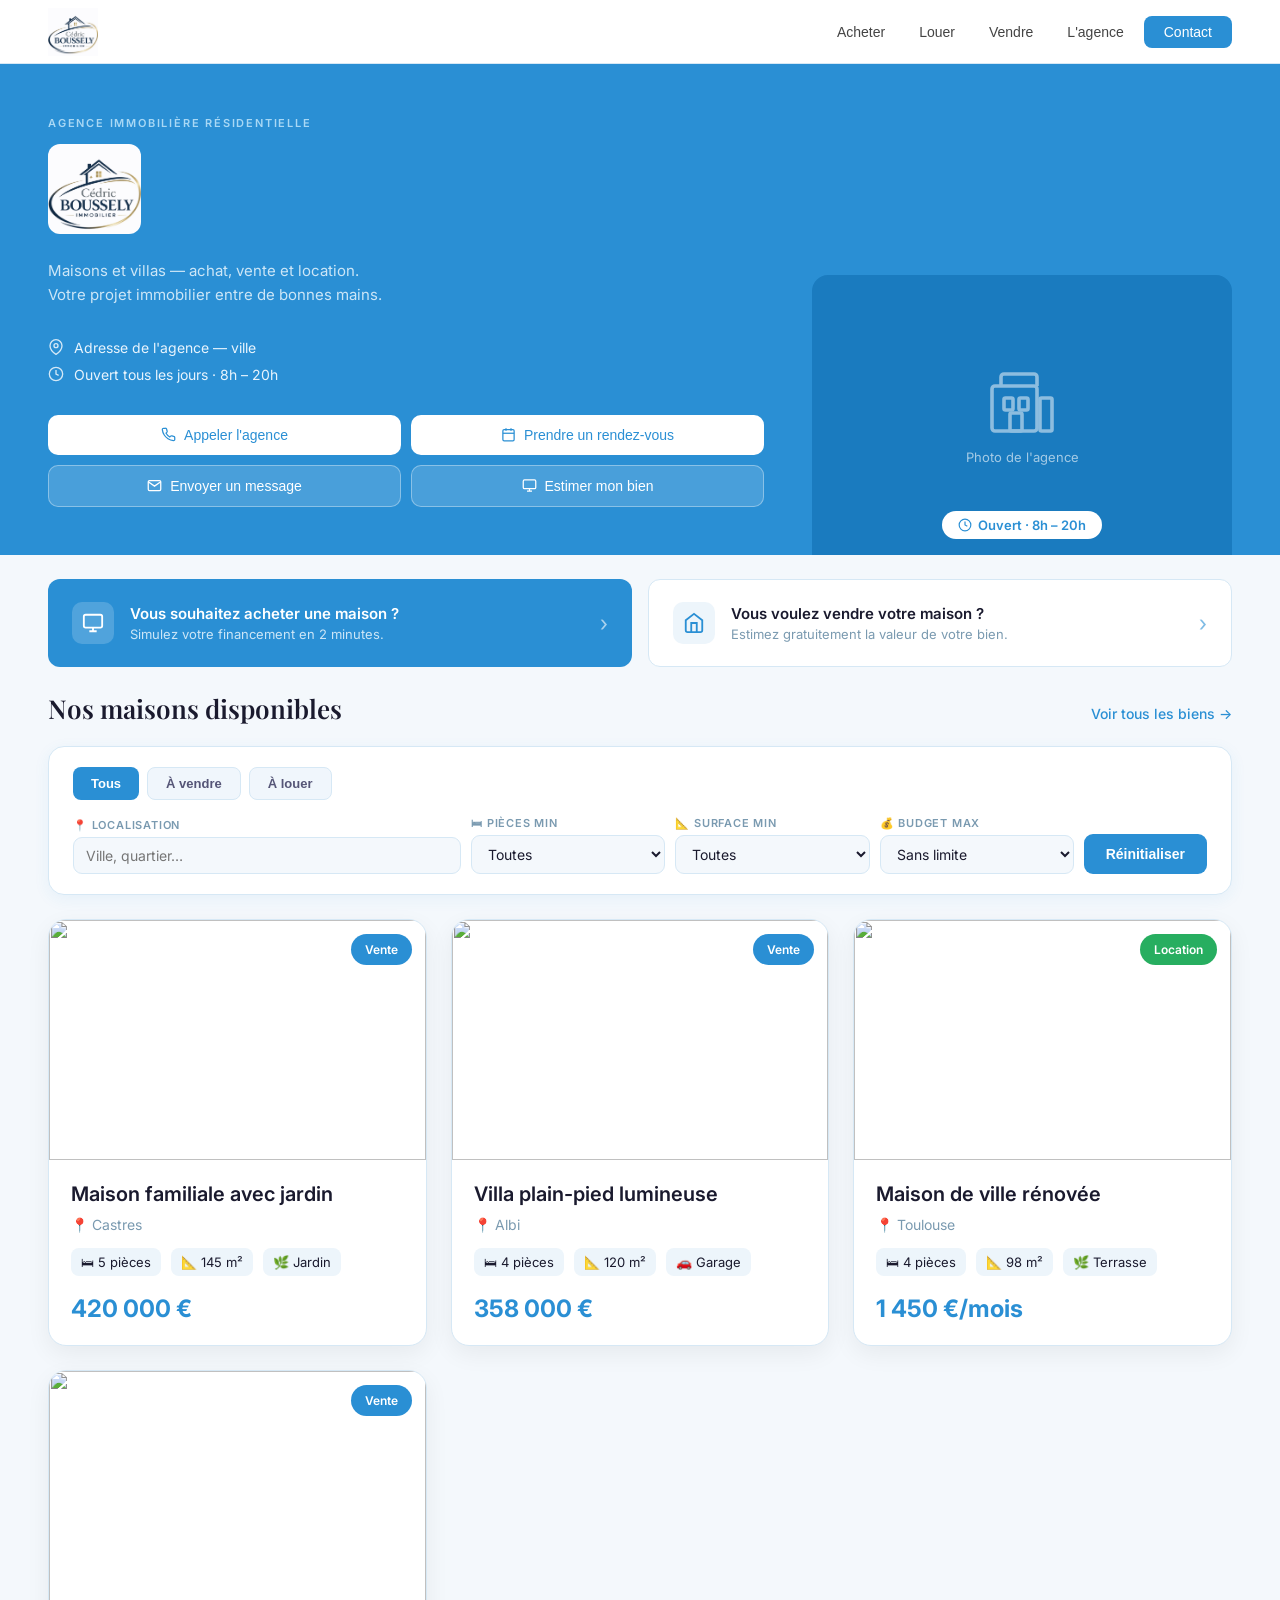
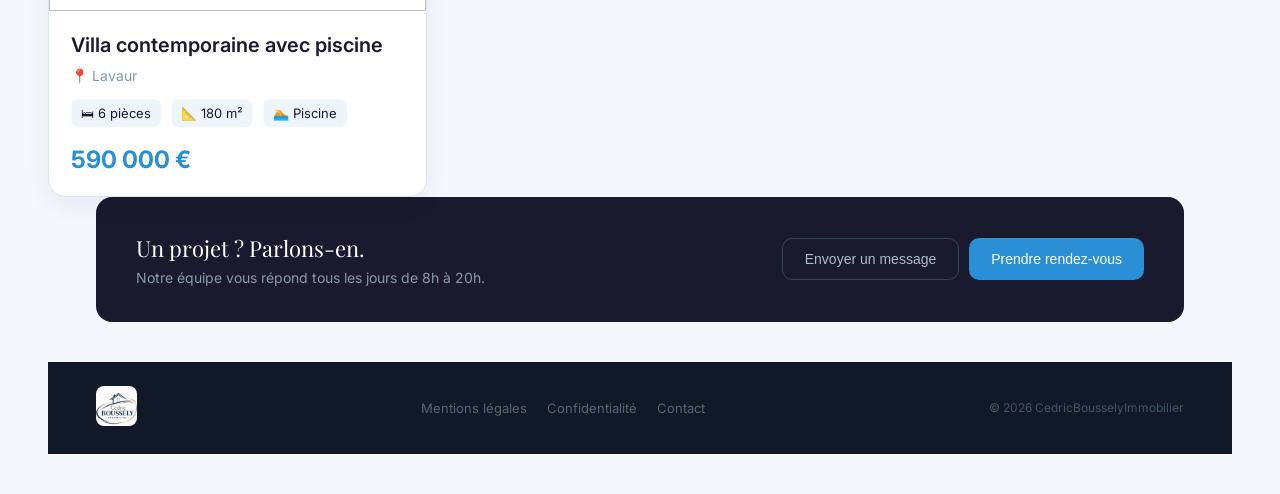
==== index.html @ 29f9159a "Update index.html" ====
<!DOCTYPE html>
<html lang="fr">
<head>
<meta charset="UTF-8">
<meta name="viewport" content="width=device-width, initial-scale=1.0">
<link rel="icon" type="image/jpeg" href="logo_cedric_immo.jpeg">
<link href="https://fonts.googleapis.com/css2?family=Playfair+Display:wght@500;600&family=Inter:wght@400;500;600&display=swap" rel="stylesheet">
<style>
* { margin:0; padding:0; box-sizing:border-box; }
body { font-family:'Inter',sans-serif; background:#f4f8fc; color:#1a1a2e; }

nav { background:#fff; border-bottom:1px solid #d6e8f5; padding:0 48px; display:flex; align-items:center; justify-content:space-between; height:64px; position:sticky; top:0; z-index:100; }
.logo img { height:48px; width:auto; display:block; }
.nav-links { display:flex; gap:6px; align-items:center; }
.nav-link { padding:8px 14px; border-radius:8px; font-size:14px; font-weight:500; cursor:pointer; color:#444; border:none; background:none; }
.nav-link:hover { background:#edf5fb; }
.nav-btn { padding:8px 20px; background:#2a8fd4; color:#fff; border-radius:8px; font-size:14px; font-weight:500; cursor:pointer; border:none; }
.nav-btn:hover { background:#1f7abc; }

/* HERO AGENCE — EN AVANT */
.hero { background:#2a8fd4; padding:52px 48px 0; display:grid; grid-template-columns:1fr 420px; gap:48px; align-items:end; }
.hero-content { padding-bottom:48px; }
.hero-label { font-size:11px; font-weight:600; letter-spacing:1.8px; text-transform:uppercase; color:#a8d8f5; margin-bottom:14px; }
.hero-name { font-family:'Playfair Display',serif; font-size:38px; font-weight:600; color:#fff; line-height:1.15; margin-bottom:10px; }
.hero-name span { color:#cceeff; }
.hero-sub { font-size:15px; color:#cce6f7; margin-bottom:32px; line-height:1.6; }

.hero-meta { display:flex; flex-direction:column; gap:10px; margin-bottom:32px; }
.meta-row { display:flex; align-items:center; gap:10px; font-size:14px; color:#e8f4fd; }
.meta-row svg { flex-shrink:0; opacity:0.8; }

.hero-btns { display:grid; grid-template-columns:1fr 1fr; gap:10px; }
.hbtn { padding:12px 16px; border-radius:10px; font-size:14px; font-weight:500; cursor:pointer; border:none; display:flex; align-items:center; justify-content:center; gap:8px; transition:opacity 0.15s; }
.hbtn.white { background:#fff; color:#2a8fd4; }
.hbtn.white:hover { opacity:0.92; }
.hbtn.outline { background:rgba(255,255,255,0.15); color:#fff; border:1px solid rgba(255,255,255,0.35); }
.hbtn.outline:hover { background:rgba(255,255,255,0.25); }

/* AGENCE PHOTO PANEL */
.hero-photo { background:#1a7bbf; border-radius:16px 16px 0 0; display:flex; align-items:center; justify-content:center; min-height:280px; position:relative; overflow:hidden; }
.photo-inner { display:flex; flex-direction:column; align-items:center; gap:12px; }
.photo-inner svg { opacity:0.5; }
.photo-label { font-size:13px; color:rgba(255,255,255,0.6); }
.badge-horaires { position:absolute; bottom:16px; left:50%; transform:translateX(-50%); background:#fff; border-radius:20px; padding:6px 16px; font-size:13px; font-weight:600; color:#2a8fd4; white-space:nowrap; display:flex; align-items:center; gap:6px; }

/* CTA STRIP */
.cta-strip { display:grid; grid-template-columns:1fr 1fr; gap:16px; padding:24px 48px; }
.cta-card { border-radius:12px; padding:22px 24px; cursor:pointer; display:flex; align-items:center; justify-content:space-between; transition:transform 0.15s; }
.cta-card:hover { transform:translateY(-2px); }
.cta-card.blue { background:#2a8fd4; color:#fff; }
.cta-card.white { background:#fff; border:1px solid #d6e8f5; }
.cta-left { display:flex; align-items:center; gap:16px; }
.cta-icon { width:42px; height:42px; border-radius:10px; display:flex; align-items:center; justify-content:center; flex-shrink:0; }
.cta-card.blue .cta-icon { background:rgba(255,255,255,0.18); }
.cta-card.white .cta-icon { background:#edf5fb; }
.cta-title { font-size:15px; font-weight:600; margin-bottom:3px; }
.cta-card.blue .cta-title { color:#fff; }
.cta-card.white .cta-title { color:#1a1a2e; }
.cta-desc { font-size:13px; }
.cta-card.blue .cta-desc { color:#cce6f7; }
.cta-card.white .cta-desc { color:#7a9ab0; }
.cta-arrow { font-size:22px; opacity:0.6; }
.cta-card.blue .cta-arrow { color:#fff; }
.cta-card.white .cta-arrow { color:#2a8fd4; }

/* MAISONS */
.section { padding:0 48px 40px; }
.section-header { display:flex; align-items:baseline; justify-content:space-between; margin-bottom:20px; }
.section-title { font-family:'Playfair Display',serif; font-size:26px; font-weight:600; color:#1a1a2e; }
.see-all { font-size:14px; color:#2a8fd4; font-weight:500; cursor:pointer; }

/* SEARCH BAR AVANCÉE */
.search-block { background:#fff; border:1px solid #d6e8f5; border-radius:16px; padding:20px 24px; margin-bottom:24px; box-shadow:0 4px 16px rgba(42,143,212,0.07); }
.search-type-row { display:flex; gap:8px; margin-bottom:16px; }
.type-btn { padding:8px 18px; border-radius:8px; font-size:13px; font-weight:600; cursor:pointer; border:none; transition:all 0.15s; }
.type-btn.active { background:#2a8fd4; color:#fff; }
.type-btn.inactive { background:#f0f6fc; color:#557; border:1px solid #d6e8f5; }
.search-fields { display:grid; grid-template-columns:2fr 1fr 1fr 1fr auto; gap:10px; align-items:end; }
.field-group { display:flex; flex-direction:column; gap:5px; }
.field-label { font-size:11px; font-weight:600; color:#7a9ab0; text-transform:uppercase; letter-spacing:0.8px; }
.field-input, .field-select { background:#f4f8fc; border:1px solid #d6e8f5; border-radius:9px; padding:9px 12px; font-size:14px; color:#1a1a2e; font-family:'Inter',sans-serif; outline:none; width:100%; }
.field-input:focus, .field-select:focus { border-color:#2a8fd4; background:#fff; }
.search-btn { padding:10px 22px; background:#2a8fd4; color:#fff; border:none; border-radius:9px; font-size:14px; font-weight:600; cursor:pointer; height:40px; }
.results-count { font-size:13px; color:#7a9ab0; margin-bottom:16px; }
/* CONTACT */
.contact-band { background:#1a1a2e; margin:0 48px 40px; border-radius:16px; padding:36px 40px; display:flex; align-items:center; justify-content:space-between; gap:24px; }
.contact-text .ct-title { font-family:'Playfair Display',serif; font-size:22px; color:#fff; margin-bottom:6px; }
.contact-text .ct-sub { font-size:14px; color:#8899aa; }
.contact-btns { display:flex; gap:10px; flex-shrink:0; }
.cbtn { padding:12px 22px; border-radius:10px; font-size:14px; font-weight:500; cursor:pointer; border:none; }
.cbtn.light { background:#2a8fd4; color:#fff; }
.cbtn.ghost { background:transparent; color:#aabbcc; border:1px solid #334455; }
.cbtn.ghost:hover { border-color:#2a8fd4; color:#fff; }

footer { background:#111827; padding:24px 48px; display:flex; justify-content:space-between; align-items:center; }
.footer-logo { font-family:'Playfair Display',serif; font-size:16px; color:#fff; }
.footer-logo span { color:#2a8fd4; }
.footer-links { display:flex; gap:20px; }
.footer-links a { font-size:13px; color:#556677; text-decoration:none; }
.footer-copy { font-size:12px; color:#445566; }
.maisons-grid{
    display:grid;
    grid-template-columns:repeat(auto-fit,minmax(340px,1fr));
    gap:24px;
}

.maison-card{
    background:#fff;
    border-radius:18px;
    overflow:hidden;
    border:1px solid #d6e8f5;
    box-shadow:0 8px 25px rgba(0,0,0,.06);
    transition:.3s;
}

.maison-card:hover{
    transform:translateY(-6px);
    box-shadow:0 15px 35px rgba(0,0,0,.12);
}

.maison-img{
    height:240px;
    position:relative;
    overflow:hidden;
}

.maison-img img{
    width:100%;
    height:100%;
    object-fit:cover;
    transition:.4s;
}

.maison-card:hover .maison-img img{
    transform:scale(1.08);
}

.tag{
    position:absolute;
    top:14px;
    right:14px;
    padding:8px 14px;
    border-radius:30px;
    color:white;
    font-size:12px;
    font-weight:600;
}

.tag.vente{
    background:#2a8fd4;
}

.tag.loc{
    background:#27ae60;
}

.maison-body{
    padding:22px;
}

.maison-title{
    font-size:20px;
    font-weight:600;
    margin-bottom:10px;
}

.maison-loc{
    color:#7a9ab0;
    font-size:14px;
    margin-bottom:15px;
    display:flex;
    align-items:center;
    gap:6px;
}

.maison-feats{
    display:flex;
    flex-wrap:wrap;
    gap:10px;
    margin-bottom:18px;
}

.maison-feats span{
    background:#edf5fb;
    padding:6px 10px;
    border-radius:8px;
    font-size:13px;
}

.maison-price{
    font-size:24px;
    font-weight:700;
    color:#2a8fd4;
}
/* ================= MODAL ================= */

.modal{

display:none;

position:fixed;

top:0;

left:0;

width:100%;

height:100%;

background:rgba(0,0,0,.75);

backdrop-filter:blur(5px);

justify-content:center;

align-items:center;

z-index:9999;

animation:fade .25s;

}

@keyframes fade{

from{opacity:0;}

to{opacity:1;}

}

.modal-content{

background:white;

width:90%;

max-width:1000px;

border-radius:20px;

overflow:hidden;

position:relative;

box-shadow:0 20px 60px rgba(0,0,0,.3);

}

.close-modal{

position:absolute;

right:25px;

top:15px;

font-size:34px;

cursor:pointer;

font-weight:bold;

z-index:20;

}

.gallery{

height:500px;

position:relative;

background:#eee;

}

.gallery img{

width:100%;

height:100%;

object-fit:cover;

}

.gallery-btn{

position:absolute;

top:50%;

transform:translateY(-50%);

width:55px;

height:55px;

border:none;

border-radius:50%;

background:white;

cursor:pointer;

font-size:24px;

box-shadow:0 5px 20px rgba(0,0,0,.25);

}

.left{

left:20px;

}

.right{

right:20px;

}

.gallery-btn:hover{

transform:translateY(-50%) scale(1.1);

}

.thumbnails{

display:flex;

gap:12px;

padding:18px;

overflow-x:auto;

background:#fafafa;

}

.thumbnails img{

width:120px;

height:80px;

object-fit:cover;

cursor:pointer;

border-radius:10px;

transition:.25s;

}

.thumbnails img:hover{

transform:scale(1.05);

}

.property-content{

padding:30px;

}

.property-price{

font-size:34px;

font-weight:bold;

color:#2a8fd4;

margin:15px 0;

}

.property-info{

display:flex;

gap:25px;

margin:20px 0;

font-weight:600;

}

.modal-buttons{

display:flex;

gap:15px;

margin-top:30px;

}

.contact-btn,.visit-btn{

padding:15px 30px;

border:none;

border-radius:12px;

cursor:pointer;

font-size:16px;

font-weight:600;

}

.contact-btn{

background:#2a8fd4;

color:white;

}

.visit-btn{

background:#1a1a2e;

color:white;

}
</style>
</head>
<body>

<!-- NAV -->
<nav>
  <div class="logo"><img src="logo_cedric_immo.jpeg" alt="Cédric Boussely Immobilier" /></div>
  <div class="nav-links">
    <button class="nav-link">Acheter</button>
    <button class="nav-link">Louer</button>
    <button class="nav-link">Vendre</button>
    <button class="nav-link">L'agence</button>
    <button class="nav-btn">Contact</button>
  </div>
</nav>

<!-- HERO AGENCE EN AVANT -->
<div class="hero">
  <div class="hero-content">
    <div class="hero-label">Agence immobilière résidentielle</div>
    <div class="hero-name"><img src="logo_cedric_immo.jpeg" alt="Cédric Boussely Immobilier" style="height:90px;width:auto;border-radius:12px;margin-bottom:8px;" /></div>
    <div class="hero-sub">Maisons et villas — achat, vente et location.<br>Votre projet immobilier entre de bonnes mains.</div>

    <div class="hero-meta">
      <div class="meta-row">
        <svg width="16" height="16" fill="none" stroke="#fff" stroke-width="2" viewBox="0 0 24 24"><path d="M21 10c0 7-9 13-9 13s-9-6-9-13a9 9 0 0118 0z"/><circle cx="12" cy="10" r="3"/></svg>
        <span>Adresse de l'agence — ville</span>
      </div>
      <div class="meta-row">
        <svg width="16" height="16" fill="none" stroke="#fff" stroke-width="2" viewBox="0 0 24 24"><circle cx="12" cy="12" r="10"/><polyline points="12 6 12 12 16 14"/></svg>
        <span>Ouvert tous les jours · 8h – 20h</span>
      </div>
    </div>

    <div class="hero-btns">
      <button class="hbtn white">
        <svg width="15" height="15" fill="none" stroke="#2a8fd4" stroke-width="2" viewBox="0 0 24 24"><path d="M22 16.92v3a2 2 0 01-2.18 2 19.79 19.79 0 01-8.63-3.07 19.5 19.5 0 01-6-6A19.79 19.79 0 012.12 4.18 2 2 0 014.11 2h3a2 2 0 012 1.72c.127.96.361 1.903.7 2.81a2 2 0 01-.45 2.11L8.09 9.91a16 16 0 006 6l1.27-1.27a2 2 0 012.11-.45c.907.339 1.85.573 2.81.7A2 2 0 0122 16.92z"/></svg>
        Appeler l'agence
      </button>
      <button class="hbtn white">
        <svg width="15" height="15" fill="none" stroke="#2a8fd4" stroke-width="2" viewBox="0 0 24 24"><rect x="3" y="4" width="18" height="18" rx="2"/><line x1="16" y1="2" x2="16" y2="6"/><line x1="8" y1="2" x2="8" y2="6"/><line x1="3" y1="10" x2="21" y2="10"/></svg>
        Prendre un rendez-vous
      </button>
      <button class="hbtn outline">
        <svg width="15" height="15" fill="none" stroke="#fff" stroke-width="2" viewBox="0 0 24 24"><path d="M4 4h16c1.1 0 2 .9 2 2v12c0 1.1-.9 2-2 2H4c-1.1 0-2-.9-2-2V6c0-1.1.9-2 2-2z"/><polyline points="22,6 12,13 2,6"/></svg>
        Envoyer un message
      </button>
      <button class="hbtn outline">
        <svg width="15" height="15" fill="none" stroke="#fff" stroke-width="2" viewBox="0 0 24 24"><rect x="2" y="3" width="20" height="14" rx="2"/><path d="M8 21h8M12 17v4"/></svg>
        Estimer mon bien
      </button>
    </div>
  </div>

  <!-- PHOTO AGENCE -->
  <div class="hero-photo">
    <div class="photo-inner">
      <svg width="72" height="72" fill="none" stroke="#fff" stroke-width="1.2" viewBox="0 0 24 24"><rect x="2" y="7" width="15" height="15" rx="1"/><path d="M17 7V4a1 1 0 00-1-1H6a1 1 0 00-1 1v3"/><rect x="18" y="11" width="4" height="11" rx="0.5"/><rect x="6" y="11" width="3" height="4" rx="0.5"/><rect x="11" y="11" width="3" height="4" rx="0.5"/><rect x="8" y="16" width="4" height="6" rx="0.5"/></svg>
      <div class="photo-label">Photo de l'agence</div>
    </div>
    <div class="badge-horaires">
      <svg width="14" height="14" fill="none" stroke="#2a8fd4" stroke-width="2" viewBox="0 0 24 24"><circle cx="12" cy="12" r="10"/><polyline points="12 6 12 12 16 14"/></svg>
      Ouvert · 8h – 20h
    </div>
  </div>
</div>

<!-- CTA ACHETER / VENDRE -->
<div class="cta-strip">
  <div class="cta-card blue">
    <div class="cta-left">
      <div class="cta-icon">
        <svg width="22" height="22" fill="none" stroke="#fff" stroke-width="2" viewBox="0 0 24 24"><rect x="2" y="3" width="20" height="14" rx="2"/><path d="M8 21h8M12 17v4"/></svg>
      </div>
      <div>
        <div class="cta-title">Vous souhaitez acheter une maison ?</div>
        <div class="cta-desc">Simulez votre financement en 2 minutes.</div>
      </div>
    </div>
    <div class="cta-arrow">›</div>
  </div>
  <div class="cta-card white">
    <div class="cta-left">
      <div class="cta-icon">
        <svg width="22" height="22" fill="none" stroke="#2a8fd4" stroke-width="2" viewBox="0 0 24 24"><path d="M3 9l9-7 9 7v11a2 2 0 01-2 2H5a2 2 0 01-2-2z"/><polyline points="9 22 9 12 15 12 15 22"/></svg>
      </div>
      <div>
        <div class="cta-title">Vous voulez vendre votre maison ?</div>
        <div class="cta-desc">Estimez gratuitement la valeur de votre bien.</div>
      </div>
    </div>
    <div class="cta-arrow">›</div>
  </div>
</div>

<!-- MAISONS -->
<div class="section">
  <div class="section-header">
    <div class="section-title">Nos maisons disponibles</div>
    <span class="see-all">Voir tous les biens →</span>
  </div>

 <div class="search-block">
  <div class="search-type-row">
    <button class="type-btn active" onclick="setType(this,'tous')">Tous</button>
    <button class="type-btn inactive" onclick="setType(this,'vente')">À vendre</button>
    <button class="type-btn inactive" onclick="setType(this,'location')">À louer</button>
  </div>
  <div class="search-fields">
    <div class="field-group">
      <div class="field-label">📍 Localisation</div>
      <input class="field-input" id="f-loc" placeholder="Ville, quartier…" oninput="filterCards()" />
    </div>
    <div class="field-group">
      <div class="field-label">🛏 Pièces min</div>
      <select class="field-select" id="f-pieces" onchange="filterCards()">
        <option value="">Toutes</option>
        <option value="1">1+</option>
        <option value="2">2+</option>
        <option value="3">3+</option>
        <option value="4">4+</option>
        <option value="5">5+</option>
      </select>
    </div>
    <div class="field-group">
      <div class="field-label">📐 Surface min</div>
      <select class="field-select" id="f-surface" onchange="filterCards()">
        <option value="">Toutes</option>
        <option value="50">50 m²</option>
        <option value="80">80 m²</option>
        <option value="100">100 m²</option>
        <option value="120">120 m²</option>
        <option value="150">150 m²</option>
      </select>
    </div>
    <div class="field-group">
      <div class="field-label">💰 Budget max</div>
      <select class="field-select" id="f-budget" onchange="filterCards()">
        <option value="">Sans limite</option>
        <option value="200000">200 000 €</option>
        <option value="350000">350 000 €</option>
        <option value="500000">500 000 €</option>
        <option value="2000">2 000 € /mois</option>
      </select>
    </div>
    <button class="search-btn" onclick="resetFilters()">Réinitialiser</button>
  </div>
</div>
<div class="results-count" id="results-count"></div>

 <div class="maisons-grid">

 <div class="maison-card"
     onclick="openProperty(0)"
     data-type="vente"
     data-pieces="5"
     data-surface="145"
     data-prix="420000">

    <div class="maison-img">
      <img src="https://images.unsplash.com/photo-1568605114967-8130f3a36994?w=1200" alt="">
      <span class="tag vente">Vente</span>
    </div>

    <div class="maison-body">
      <div class="maison-title">Maison familiale avec jardin</div>

      <div class="maison-loc">
        📍 Castres
      </div>

      <div class="maison-feats">
        <span>🛏 5 pièces</span>
        <span>📐 145 m²</span>
        <span>🌿 Jardin</span>
      </div>

      <div class="maison-price">420 000 €</div>
    </div>

  </div>

  <div class="maison-card" data-type="vente" data-pieces="4" data-surface="120" data-prix="358000">

    <div class="maison-img">
      <img src="https://images.unsplash.com/photo-1570129477492-45c003edd2be?w=1200" alt="">
      <span class="tag vente">Vente</span>
    </div>

    <div class="maison-body">
      <div class="maison-title">Villa plain-pied lumineuse</div>

      <div class="maison-loc">
        📍 Albi
      </div>

      <div class="maison-feats">
        <span>🛏 4 pièces</span>
        <span>📐 120 m²</span>
        <span>🚗 Garage</span>
      </div>

      <div class="maison-price">358 000 €</div>
    </div>

  </div>

  <div class="maison-card" data-type="location" data-pieces="4" data-surface="98" data-prix="1450">

    <div class="maison-img">
      <img src="https://images.unsplash.com/photo-1512917774080-9991f1c4c750?w=1200" alt="">
      <span class="tag loc">Location</span>
    </div>

    <div class="maison-body">
      <div class="maison-title">Maison de ville rénovée</div>

      <div class="maison-loc">
        📍 Toulouse
      </div>

      <div class="maison-feats">
        <span>🛏 4 pièces</span>
        <span>📐 98 m²</span>
        <span>🌿 Terrasse</span>
      </div>

      <div class="maison-price">1 450 €/mois</div>
    </div>

  </div>

  <div class="maison-card" data-type="vente" data-pieces="6" data-surface="180" data-prix="590000">

    <div class="maison-img">
      <img src="https://images.unsplash.com/photo-1600607687939-ce8a6c25118c?w=1200" alt="">
      <span class="tag vente">Vente</span>
    </div>

    <div class="maison-body">
      <div class="maison-title">Villa contemporaine avec piscine</div>

      <div class="maison-loc">
        📍 Lavaur
      </div>

      <div class="maison-feats">
        <span>🛏 6 pièces</span>
        <span>📐 180 m²</span>
        <span>🏊 Piscine</span>
      </div>

      <div class="maison-price">590 000 €</div>
    </div>

  </div>

</div>
    

<!-- BANDE CONTACT -->
<div class="contact-band">
  <div class="contact-text">
    <div class="ct-title">Un projet ? Parlons-en.</div>
    <div class="ct-sub">Notre équipe vous répond tous les jours de 8h à 20h.</div>
  </div>
  <div class="contact-btns">
    <button class="cbtn ghost">Envoyer un message</button>
    <button class="cbtn light">Prendre rendez-vous</button>
  </div>
</div>

<!-- FOOTER -->
<footer>
  <div class="footer-logo"><img src="logo_cedric_immo.jpeg" alt="Cédric Boussely Immobilier" style="height:40px;width:auto;border-radius:8px;" /></div>
  <div class="footer-links">
    <a href="#">Mentions légales</a>
    <a href="#">Confidentialité</a>
    <a href="#">Contact</a>
  </div>
  <div class="footer-copy">© 2026 CedricBousselyImmobilier</div>
</footer>
<script>
let activeType = 'tous';

function setType(btn, type) {
  activeType = type;
  document.querySelectorAll('.type-btn').forEach(b => { b.className = 'type-btn inactive'; });
  btn.className = 'type-btn active';
  filterCards();
}

function filterCards() {
  const loc = document.getElementById('f-loc').value.toLowerCase();
  const pieces = parseInt(document.getElementById('f-pieces').value) || 0;
  const surface = parseInt(document.getElementById('f-surface').value) || 0;
  const budget = parseInt(document.getElementById('f-budget').value) || 0;

  let visible = 0;
  document.querySelectorAll('.maison-card').forEach(card => {
    const type = card.dataset.type;
    const p = parseInt(card.dataset.pieces);
    const s = parseInt(card.dataset.surface);
    const prix = parseInt(card.dataset.prix);
    const text = card.innerText.toLowerCase();

    const okType = activeType === 'tous' || type === activeType;
    const okLoc = !loc || text.includes(loc);
    const okPieces = !pieces || p >= pieces;
    const okSurface = !surface || s >= surface;
    const okBudget = !budget || prix <= budget;

    const show = okType && okLoc && okPieces && okSurface && okBudget;
    card.style.display = show ? '' : 'none';
    if (show) visible++;
  });

  document.getElementById('results-count').textContent =
    visible === 0 ? 'Aucun bien ne correspond à votre recherche.'
    : visible + ' bien' + (visible > 1 ? 's' : '') + ' trouvé' + (visible > 1 ? 's' : '');
}

function resetFilters() {
  document.getElementById('f-loc').value = '';
  document.getElementById('f-pieces').value = '';
  document.getElementById('f-surface').value = '';
  document.getElementById('f-budget').value = '';
  activeType = 'tous';
  document.querySelectorAll('.type-btn').forEach((b, i) => { b.className = i === 0 ? 'type-btn active' : 'type-btn inactive'; });
  document.querySelectorAll('.maison-card').forEach(c => c.style.display = '');
  document.getElementById('results-count').textContent = '';
}

const biens={

0:{
title:"Maison familiale avec jardin",
price:"420 000 €",
location:"📍 Castres",
surface:"📐 145 m²",
rooms:"🛏 5 pièces",

description:"Magnifique maison familiale avec un grand jardin arboré, une cuisine ouverte, un vaste séjour lumineux, une terrasse et un garage double.",

images:[

"https://images.unsplash.com/photo-1568605114967-8130f3a36994?w=1400",

"https://images.unsplash.com/photo-1600585154526-990dced4db0d?w=1400",

"https://images.unsplash.com/photo-1576941089067-2de3c901e126?w=1400"

]

}

};

let currentImages=[];

let currentIndex=0;

const modal=document.getElementById("propertyModal");

const main=document.getElementById("mainImage");

const thumbs=document.getElementById("thumbnails");

function openProperty(id){

const b=biens[id];

currentImages=b.images;

currentIndex=0;

main.src=currentImages[0];

document.getElementById("propertyTitle").innerHTML=b.title;

document.getElementById("propertyPrice").innerHTML=b.price;

document.getElementById("propertyLocation").innerHTML=b.location;

document.getElementById("propertySurface").innerHTML=b.surface;

document.getElementById("propertyRooms").innerHTML=b.rooms;

document.getElementById("propertyDescription").innerHTML=b.description;

thumbs.innerHTML="";

b.images.forEach((img,index)=>{

let i=document.createElement("img");

i.src=img;

i.onclick=()=>{

currentIndex=index;

main.src=currentImages[currentIndex];

};

thumbs.appendChild(i);

});

modal.style.display="flex";

}

document.querySelector(".left").onclick=()=>{

currentIndex--;

if(currentIndex<0) currentIndex=currentImages.length-1;

main.src=currentImages[currentIndex];

}

document.querySelector(".right").onclick=()=>{

currentIndex++;

if(currentIndex>=currentImages.length) currentIndex=0;

main.src=currentImages[currentIndex];

}

document.querySelector(".close-modal").onclick=()=>{

modal.style.display="none";

}

window.onclick=(e)=>{

if(e.target==modal)

modal.style.display="none";

}
</script>
<!-- ================= FICHE BIEN ================= -->

<div id="propertyModal" class="modal">

    <div class="modal-content">

        <span class="close-modal">&times;</span>

        <div class="gallery">

            <button class="gallery-btn left">&#10094;</button>

            <img id="mainImage" src="" alt="">

            <button class="gallery-btn right">&#10095;</button>

        </div>

        <div id="thumbnails" class="thumbnails"></div>

        <div class="property-content">

            <h2 id="propertyTitle"></h2>

            <div class="property-price" id="propertyPrice"></div>

            <div class="property-info">

                <span id="propertyLocation"></span>

                <span id="propertySurface"></span>

                <span id="propertyRooms"></span>

            </div>

            <p id="propertyDescription"></p>

            <div class="modal-buttons">

                <button class="contact-btn">
                    📞 Contacter l'agence
                </button>

                <button class="visit-btn">
                    📅 Demander une visite
                </button>

            </div>

        </div>

    </div>

</div>
</body>
</html>
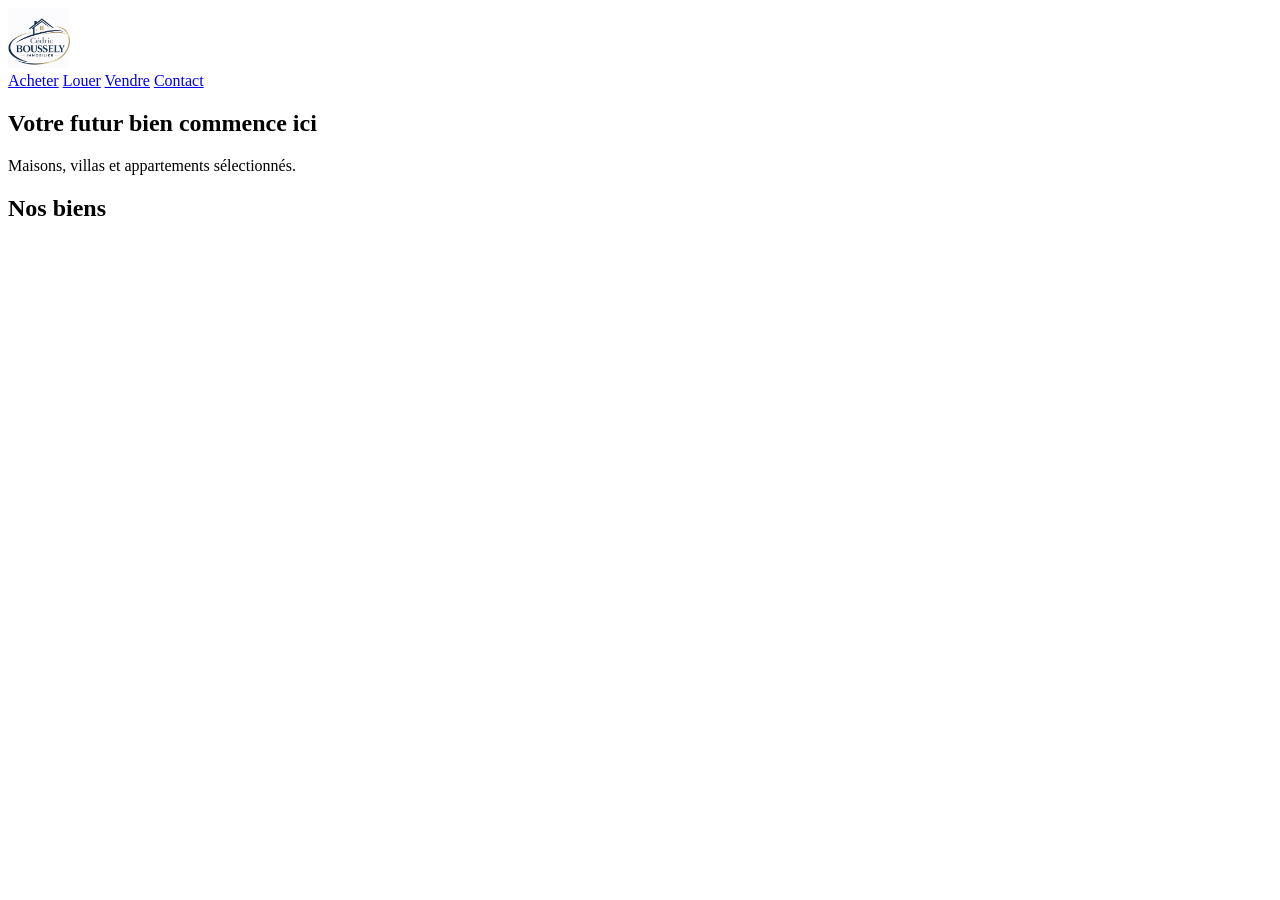
==== commit 20f924e3: "Add files via upload" ====
--- a/index.html
+++ b/index.html
@@ -2,943 +2,34 @@
 <html lang="fr">
 <head>
 <meta charset="UTF-8">
-<meta name="viewport" content="width=device-width, initial-scale=1.0">
-<link rel="icon" type="image/jpeg" href="logo_cedric_immo.jpeg">
-<link href="https://fonts.googleapis.com/css2?family=Playfair+Display:wght@500;600&family=Inter:wght@400;500;600&display=swap" rel="stylesheet">
-<style>
-* { margin:0; padding:0; box-sizing:border-box; }
-body { font-family:'Inter',sans-serif; background:#f4f8fc; color:#1a1a2e; }
-
-nav { background:#fff; border-bottom:1px solid #d6e8f5; padding:0 48px; display:flex; align-items:center; justify-content:space-between; height:64px; position:sticky; top:0; z-index:100; }
-.logo img { height:48px; width:auto; display:block; }
-.nav-links { display:flex; gap:6px; align-items:center; }
-.nav-link { padding:8px 14px; border-radius:8px; font-size:14px; font-weight:500; cursor:pointer; color:#444; border:none; background:none; }
-.nav-link:hover { background:#edf5fb; }
-.nav-btn { padding:8px 20px; background:#2a8fd4; color:#fff; border-radius:8px; font-size:14px; font-weight:500; cursor:pointer; border:none; }
-.nav-btn:hover { background:#1f7abc; }
-
-/* HERO AGENCE — EN AVANT */
-.hero { background:#2a8fd4; padding:52px 48px 0; display:grid; grid-template-columns:1fr 420px; gap:48px; align-items:end; }
-.hero-content { padding-bottom:48px; }
-.hero-label { font-size:11px; font-weight:600; letter-spacing:1.8px; text-transform:uppercase; color:#a8d8f5; margin-bottom:14px; }
-.hero-name { font-family:'Playfair Display',serif; font-size:38px; font-weight:600; color:#fff; line-height:1.15; margin-bottom:10px; }
-.hero-name span { color:#cceeff; }
-.hero-sub { font-size:15px; color:#cce6f7; margin-bottom:32px; line-height:1.6; }
-
-.hero-meta { display:flex; flex-direction:column; gap:10px; margin-bottom:32px; }
-.meta-row { display:flex; align-items:center; gap:10px; font-size:14px; color:#e8f4fd; }
-.meta-row svg { flex-shrink:0; opacity:0.8; }
-
-.hero-btns { display:grid; grid-template-columns:1fr 1fr; gap:10px; }
-.hbtn { padding:12px 16px; border-radius:10px; font-size:14px; font-weight:500; cursor:pointer; border:none; display:flex; align-items:center; justify-content:center; gap:8px; transition:opacity 0.15s; }
-.hbtn.white { background:#fff; color:#2a8fd4; }
-.hbtn.white:hover { opacity:0.92; }
-.hbtn.outline { background:rgba(255,255,255,0.15); color:#fff; border:1px solid rgba(255,255,255,0.35); }
-.hbtn.outline:hover { background:rgba(255,255,255,0.25); }
-
-/* AGENCE PHOTO PANEL */
-.hero-photo { background:#1a7bbf; border-radius:16px 16px 0 0; display:flex; align-items:center; justify-content:center; min-height:280px; position:relative; overflow:hidden; }
-.photo-inner { display:flex; flex-direction:column; align-items:center; gap:12px; }
-.photo-inner svg { opacity:0.5; }
-.photo-label { font-size:13px; color:rgba(255,255,255,0.6); }
-.badge-horaires { position:absolute; bottom:16px; left:50%; transform:translateX(-50%); background:#fff; border-radius:20px; padding:6px 16px; font-size:13px; font-weight:600; color:#2a8fd4; white-space:nowrap; display:flex; align-items:center; gap:6px; }
-
-/* CTA STRIP */
-.cta-strip { display:grid; grid-template-columns:1fr 1fr; gap:16px; padding:24px 48px; }
-.cta-card { border-radius:12px; padding:22px 24px; cursor:pointer; display:flex; align-items:center; justify-content:space-between; transition:transform 0.15s; }
-.cta-card:hover { transform:translateY(-2px); }
-.cta-card.blue { background:#2a8fd4; color:#fff; }
-.cta-card.white { background:#fff; border:1px solid #d6e8f5; }
-.cta-left { display:flex; align-items:center; gap:16px; }
-.cta-icon { width:42px; height:42px; border-radius:10px; display:flex; align-items:center; justify-content:center; flex-shrink:0; }
-.cta-card.blue .cta-icon { background:rgba(255,255,255,0.18); }
-.cta-card.white .cta-icon { background:#edf5fb; }
-.cta-title { font-size:15px; font-weight:600; margin-bottom:3px; }
-.cta-card.blue .cta-title { color:#fff; }
-.cta-card.white .cta-title { color:#1a1a2e; }
-.cta-desc { font-size:13px; }
-.cta-card.blue .cta-desc { color:#cce6f7; }
-.cta-card.white .cta-desc { color:#7a9ab0; }
-.cta-arrow { font-size:22px; opacity:0.6; }
-.cta-card.blue .cta-arrow { color:#fff; }
-.cta-card.white .cta-arrow { color:#2a8fd4; }
-
-/* MAISONS */
-.section { padding:0 48px 40px; }
-.section-header { display:flex; align-items:baseline; justify-content:space-between; margin-bottom:20px; }
-.section-title { font-family:'Playfair Display',serif; font-size:26px; font-weight:600; color:#1a1a2e; }
-.see-all { font-size:14px; color:#2a8fd4; font-weight:500; cursor:pointer; }
-
-/* SEARCH BAR AVANCÉE */
-.search-block { background:#fff; border:1px solid #d6e8f5; border-radius:16px; padding:20px 24px; margin-bottom:24px; box-shadow:0 4px 16px rgba(42,143,212,0.07); }
-.search-type-row { display:flex; gap:8px; margin-bottom:16px; }
-.type-btn { padding:8px 18px; border-radius:8px; font-size:13px; font-weight:600; cursor:pointer; border:none; transition:all 0.15s; }
-.type-btn.active { background:#2a8fd4; color:#fff; }
-.type-btn.inactive { background:#f0f6fc; color:#557; border:1px solid #d6e8f5; }
-.search-fields { display:grid; grid-template-columns:2fr 1fr 1fr 1fr auto; gap:10px; align-items:end; }
-.field-group { display:flex; flex-direction:column; gap:5px; }
-.field-label { font-size:11px; font-weight:600; color:#7a9ab0; text-transform:uppercase; letter-spacing:0.8px; }
-.field-input, .field-select { background:#f4f8fc; border:1px solid #d6e8f5; border-radius:9px; padding:9px 12px; font-size:14px; color:#1a1a2e; font-family:'Inter',sans-serif; outline:none; width:100%; }
-.field-input:focus, .field-select:focus { border-color:#2a8fd4; background:#fff; }
-.search-btn { padding:10px 22px; background:#2a8fd4; color:#fff; border:none; border-radius:9px; font-size:14px; font-weight:600; cursor:pointer; height:40px; }
-.results-count { font-size:13px; color:#7a9ab0; margin-bottom:16px; }
-/* CONTACT */
-.contact-band { background:#1a1a2e; margin:0 48px 40px; border-radius:16px; padding:36px 40px; display:flex; align-items:center; justify-content:space-between; gap:24px; }
-.contact-text .ct-title { font-family:'Playfair Display',serif; font-size:22px; color:#fff; margin-bottom:6px; }
-.contact-text .ct-sub { font-size:14px; color:#8899aa; }
-.contact-btns { display:flex; gap:10px; flex-shrink:0; }
-.cbtn { padding:12px 22px; border-radius:10px; font-size:14px; font-weight:500; cursor:pointer; border:none; }
-.cbtn.light { background:#2a8fd4; color:#fff; }
-.cbtn.ghost { background:transparent; color:#aabbcc; border:1px solid #334455; }
-.cbtn.ghost:hover { border-color:#2a8fd4; color:#fff; }
-
-footer { background:#111827; padding:24px 48px; display:flex; justify-content:space-between; align-items:center; }
-.footer-logo { font-family:'Playfair Display',serif; font-size:16px; color:#fff; }
-.footer-logo span { color:#2a8fd4; }
-.footer-links { display:flex; gap:20px; }
-.footer-links a { font-size:13px; color:#556677; text-decoration:none; }
-.footer-copy { font-size:12px; color:#445566; }
-.maisons-grid{
-    display:grid;
-    grid-template-columns:repeat(auto-fit,minmax(340px,1fr));
-    gap:24px;
-}
-
-.maison-card{
-    background:#fff;
-    border-radius:18px;
-    overflow:hidden;
-    border:1px solid #d6e8f5;
-    box-shadow:0 8px 25px rgba(0,0,0,.06);
-    transition:.3s;
-}
-
-.maison-card:hover{
-    transform:translateY(-6px);
-    box-shadow:0 15px 35px rgba(0,0,0,.12);
-}
-
-.maison-img{
-    height:240px;
-    position:relative;
-    overflow:hidden;
-}
-
-.maison-img img{
-    width:100%;
-    height:100%;
-    object-fit:cover;
-    transition:.4s;
-}
-
-.maison-card:hover .maison-img img{
-    transform:scale(1.08);
-}
-
-.tag{
-    position:absolute;
-    top:14px;
-    right:14px;
-    padding:8px 14px;
-    border-radius:30px;
-    color:white;
-    font-size:12px;
-    font-weight:600;
-}
-
-.tag.vente{
-    background:#2a8fd4;
-}
-
-.tag.loc{
-    background:#27ae60;
-}
-
-.maison-body{
-    padding:22px;
-}
-
-.maison-title{
-    font-size:20px;
-    font-weight:600;
-    margin-bottom:10px;
-}
-
-.maison-loc{
-    color:#7a9ab0;
-    font-size:14px;
-    margin-bottom:15px;
-    display:flex;
-    align-items:center;
-    gap:6px;
-}
-
-.maison-feats{
-    display:flex;
-    flex-wrap:wrap;
-    gap:10px;
-    margin-bottom:18px;
-}
-
-.maison-feats span{
-    background:#edf5fb;
-    padding:6px 10px;
-    border-radius:8px;
-    font-size:13px;
-}
-
-.maison-price{
-    font-size:24px;
-    font-weight:700;
-    color:#2a8fd4;
-}
-/* ================= MODAL ================= */
-
-.modal{
-
-display:none;
-
-position:fixed;
-
-top:0;
-
-left:0;
-
-width:100%;
-
-height:100%;
-
-background:rgba(0,0,0,.75);
-
-backdrop-filter:blur(5px);
-
-justify-content:center;
-
-align-items:center;
-
-z-index:9999;
-
-animation:fade .25s;
-
-}
-
-@keyframes fade{
-
-from{opacity:0;}
-
-to{opacity:1;}
-
-}
-
-.modal-content{
-
-background:white;
-
-width:90%;
-
-max-width:1000px;
-
-border-radius:20px;
-
-overflow:hidden;
-
-position:relative;
-
-box-shadow:0 20px 60px rgba(0,0,0,.3);
-
-}
-
-.close-modal{
-
-position:absolute;
-
-right:25px;
-
-top:15px;
-
-font-size:34px;
-
-cursor:pointer;
-
-font-weight:bold;
-
-z-index:20;
-
-}
-
-.gallery{
-
-height:500px;
-
-position:relative;
-
-background:#eee;
-
-}
-
-.gallery img{
-
-width:100%;
-
-height:100%;
-
-object-fit:cover;
-
-}
-
-.gallery-btn{
-
-position:absolute;
-
-top:50%;
-
-transform:translateY(-50%);
-
-width:55px;
-
-height:55px;
-
-border:none;
-
-border-radius:50%;
-
-background:white;
-
-cursor:pointer;
-
-font-size:24px;
-
-box-shadow:0 5px 20px rgba(0,0,0,.25);
-
-}
-
-.left{
-
-left:20px;
-
-}
-
-.right{
-
-right:20px;
-
-}
-
-.gallery-btn:hover{
-
-transform:translateY(-50%) scale(1.1);
-
-}
-
-.thumbnails{
-
-display:flex;
-
-gap:12px;
-
-padding:18px;
-
-overflow-x:auto;
-
-background:#fafafa;
-
-}
-
-.thumbnails img{
-
-width:120px;
-
-height:80px;
-
-object-fit:cover;
-
-cursor:pointer;
-
-border-radius:10px;
-
-transition:.25s;
-
-}
-
-.thumbnails img:hover{
-
-transform:scale(1.05);
-
-}
-
-.property-content{
-
-padding:30px;
-
-}
-
-.property-price{
-
-font-size:34px;
-
-font-weight:bold;
-
-color:#2a8fd4;
-
-margin:15px 0;
-
-}
-
-.property-info{
-
-display:flex;
-
-gap:25px;
-
-margin:20px 0;
-
-font-weight:600;
-
-}
-
-.modal-buttons{
-
-display:flex;
-
-gap:15px;
-
-margin-top:30px;
-
-}
-
-.contact-btn,.visit-btn{
-
-padding:15px 30px;
-
-border:none;
-
-border-radius:12px;
-
-cursor:pointer;
-
-font-size:16px;
-
-font-weight:600;
-
-}
-
-.contact-btn{
-
-background:#2a8fd4;
-
-color:white;
-
-}
-
-.visit-btn{
-
-background:#1a1a2e;
-
-color:white;
-
-}
-</style>
+<meta name="viewport" content="width=device-width,initial-scale=1.0">
+<title>Cédric Boussely Immobilier</title>
+<link rel="stylesheet" href="style.css">
 </head>
 <body>
+<header>
+  <img src="logo_cedric_immo.jpeg" alt="Logo" style="height:60px">
+  <nav>
+    <a href="#">Acheter</a>
+    <a href="#">Louer</a>
+    <a href="#">Vendre</a>
+    <a href="#">Contact</a>
+  </nav>
+</header>
 
-<!-- NAV -->
-<nav>
-  <div class="logo"><img src="logo_cedric_immo.jpeg" alt="Cédric Boussely Immobilier" /></div>
-  <div class="nav-links">
-    <button class="nav-link">Acheter</button>
-    <button class="nav-link">Louer</button>
-    <button class="nav-link">Vendre</button>
-    <button class="nav-link">L'agence</button>
-    <button class="nav-btn">Contact</button>
-  </div>
-</nav>
+<section class="hero">
+  <h1>Votre futur bien commence ici</h1>
+  <p>Maisons, villas et appartements sélectionnés.</p>
+</section>
 
-<!-- HERO AGENCE EN AVANT -->
-<div class="hero">
-  <div class="hero-content">
-    <div class="hero-label">Agence immobilière résidentielle</div>
-    <div class="hero-name"><img src="logo_cedric_immo.jpeg" alt="Cédric Boussely Immobilier" style="height:90px;width:auto;border-radius:12px;margin-bottom:8px;" /></div>
-    <div class="hero-sub">Maisons et villas — achat, vente et location.<br>Votre projet immobilier entre de bonnes mains.</div>
+<section class="section">
+  <h2>Nos biens</h2>
+  <div id="maisons-grid"></div>
+</section>
 
-    <div class="hero-meta">
-      <div class="meta-row">
-        <svg width="16" height="16" fill="none" stroke="#fff" stroke-width="2" viewBox="0 0 24 24"><path d="M21 10c0 7-9 13-9 13s-9-6-9-13a9 9 0 0118 0z"/><circle cx="12" cy="10" r="3"/></svg>
-        <span>Adresse de l'agence — ville</span>
-      </div>
-      <div class="meta-row">
-        <svg width="16" height="16" fill="none" stroke="#fff" stroke-width="2" viewBox="0 0 24 24"><circle cx="12" cy="12" r="10"/><polyline points="12 6 12 12 16 14"/></svg>
-        <span>Ouvert tous les jours · 8h – 20h</span>
-      </div>
-    </div>
+<div id="propertyModal" class="modal"></div>
 
-    <div class="hero-btns">
-      <button class="hbtn white">
-        <svg width="15" height="15" fill="none" stroke="#2a8fd4" stroke-width="2" viewBox="0 0 24 24"><path d="M22 16.92v3a2 2 0 01-2.18 2 19.79 19.79 0 01-8.63-3.07 19.5 19.5 0 01-6-6A19.79 19.79 0 012.12 4.18 2 2 0 014.11 2h3a2 2 0 012 1.72c.127.96.361 1.903.7 2.81a2 2 0 01-.45 2.11L8.09 9.91a16 16 0 006 6l1.27-1.27a2 2 0 012.11-.45c.907.339 1.85.573 2.81.7A2 2 0 0122 16.92z"/></svg>
-        Appeler l'agence
-      </button>
-      <button class="hbtn white">
-        <svg width="15" height="15" fill="none" stroke="#2a8fd4" stroke-width="2" viewBox="0 0 24 24"><rect x="3" y="4" width="18" height="18" rx="2"/><line x1="16" y1="2" x2="16" y2="6"/><line x1="8" y1="2" x2="8" y2="6"/><line x1="3" y1="10" x2="21" y2="10"/></svg>
-        Prendre un rendez-vous
-      </button>
-      <button class="hbtn outline">
-        <svg width="15" height="15" fill="none" stroke="#fff" stroke-width="2" viewBox="0 0 24 24"><path d="M4 4h16c1.1 0 2 .9 2 2v12c0 1.1-.9 2-2 2H4c-1.1 0-2-.9-2-2V6c0-1.1.9-2 2-2z"/><polyline points="22,6 12,13 2,6"/></svg>
-        Envoyer un message
-      </button>
-      <button class="hbtn outline">
-        <svg width="15" height="15" fill="none" stroke="#fff" stroke-width="2" viewBox="0 0 24 24"><rect x="2" y="3" width="20" height="14" rx="2"/><path d="M8 21h8M12 17v4"/></svg>
-        Estimer mon bien
-      </button>
-    </div>
-  </div>
-
-  <!-- PHOTO AGENCE -->
-  <div class="hero-photo">
-    <div class="photo-inner">
-      <svg width="72" height="72" fill="none" stroke="#fff" stroke-width="1.2" viewBox="0 0 24 24"><rect x="2" y="7" width="15" height="15" rx="1"/><path d="M17 7V4a1 1 0 00-1-1H6a1 1 0 00-1 1v3"/><rect x="18" y="11" width="4" height="11" rx="0.5"/><rect x="6" y="11" width="3" height="4" rx="0.5"/><rect x="11" y="11" width="3" height="4" rx="0.5"/><rect x="8" y="16" width="4" height="6" rx="0.5"/></svg>
-      <div class="photo-label">Photo de l'agence</div>
-    </div>
-    <div class="badge-horaires">
-      <svg width="14" height="14" fill="none" stroke="#2a8fd4" stroke-width="2" viewBox="0 0 24 24"><circle cx="12" cy="12" r="10"/><polyline points="12 6 12 12 16 14"/></svg>
-      Ouvert · 8h – 20h
-    </div>
-  </div>
-</div>
-
-<!-- CTA ACHETER / VENDRE -->
-<div class="cta-strip">
-  <div class="cta-card blue">
-    <div class="cta-left">
-      <div class="cta-icon">
-        <svg width="22" height="22" fill="none" stroke="#fff" stroke-width="2" viewBox="0 0 24 24"><rect x="2" y="3" width="20" height="14" rx="2"/><path d="M8 21h8M12 17v4"/></svg>
-      </div>
-      <div>
-        <div class="cta-title">Vous souhaitez acheter une maison ?</div>
-        <div class="cta-desc">Simulez votre financement en 2 minutes.</div>
-      </div>
-    </div>
-    <div class="cta-arrow">›</div>
-  </div>
-  <div class="cta-card white">
-    <div class="cta-left">
-      <div class="cta-icon">
-        <svg width="22" height="22" fill="none" stroke="#2a8fd4" stroke-width="2" viewBox="0 0 24 24"><path d="M3 9l9-7 9 7v11a2 2 0 01-2 2H5a2 2 0 01-2-2z"/><polyline points="9 22 9 12 15 12 15 22"/></svg>
-      </div>
-      <div>
-        <div class="cta-title">Vous voulez vendre votre maison ?</div>
-        <div class="cta-desc">Estimez gratuitement la valeur de votre bien.</div>
-      </div>
-    </div>
-    <div class="cta-arrow">›</div>
-  </div>
-</div>
-
-<!-- MAISONS -->
-<div class="section">
-  <div class="section-header">
-    <div class="section-title">Nos maisons disponibles</div>
-    <span class="see-all">Voir tous les biens →</span>
-  </div>
-
- <div class="search-block">
-  <div class="search-type-row">
-    <button class="type-btn active" onclick="setType(this,'tous')">Tous</button>
-    <button class="type-btn inactive" onclick="setType(this,'vente')">À vendre</button>
-    <button class="type-btn inactive" onclick="setType(this,'location')">À louer</button>
-  </div>
-  <div class="search-fields">
-    <div class="field-group">
-      <div class="field-label">📍 Localisation</div>
-      <input class="field-input" id="f-loc" placeholder="Ville, quartier…" oninput="filterCards()" />
-    </div>
-    <div class="field-group">
-      <div class="field-label">🛏 Pièces min</div>
-      <select class="field-select" id="f-pieces" onchange="filterCards()">
-        <option value="">Toutes</option>
-        <option value="1">1+</option>
-        <option value="2">2+</option>
-        <option value="3">3+</option>
-        <option value="4">4+</option>
-        <option value="5">5+</option>
-      </select>
-    </div>
-    <div class="field-group">
-      <div class="field-label">📐 Surface min</div>
-      <select class="field-select" id="f-surface" onchange="filterCards()">
-        <option value="">Toutes</option>
-        <option value="50">50 m²</option>
-        <option value="80">80 m²</option>
-        <option value="100">100 m²</option>
-        <option value="120">120 m²</option>
-        <option value="150">150 m²</option>
-      </select>
-    </div>
-    <div class="field-group">
-      <div class="field-label">💰 Budget max</div>
-      <select class="field-select" id="f-budget" onchange="filterCards()">
-        <option value="">Sans limite</option>
-        <option value="200000">200 000 €</option>
-        <option value="350000">350 000 €</option>
-        <option value="500000">500 000 €</option>
-        <option value="2000">2 000 € /mois</option>
-      </select>
-    </div>
-    <button class="search-btn" onclick="resetFilters()">Réinitialiser</button>
-  </div>
-</div>
-<div class="results-count" id="results-count"></div>
-
- <div class="maisons-grid">
-
- <div class="maison-card"
-     onclick="openProperty(0)"
-     data-type="vente"
-     data-pieces="5"
-     data-surface="145"
-     data-prix="420000">
-
-    <div class="maison-img">
-      <img src="https://images.unsplash.com/photo-1568605114967-8130f3a36994?w=1200" alt="">
-      <span class="tag vente">Vente</span>
-    </div>
-
-    <div class="maison-body">
-      <div class="maison-title">Maison familiale avec jardin</div>
-
-      <div class="maison-loc">
-        📍 Castres
-      </div>
-
-      <div class="maison-feats">
-        <span>🛏 5 pièces</span>
-        <span>📐 145 m²</span>
-        <span>🌿 Jardin</span>
-      </div>
-
-      <div class="maison-price">420 000 €</div>
-    </div>
-
-  </div>
-
-  <div class="maison-card" data-type="vente" data-pieces="4" data-surface="120" data-prix="358000">
-
-    <div class="maison-img">
-      <img src="https://images.unsplash.com/photo-1570129477492-45c003edd2be?w=1200" alt="">
-      <span class="tag vente">Vente</span>
-    </div>
-
-    <div class="maison-body">
-      <div class="maison-title">Villa plain-pied lumineuse</div>
-
-      <div class="maison-loc">
-        📍 Albi
-      </div>
-
-      <div class="maison-feats">
-        <span>🛏 4 pièces</span>
-        <span>📐 120 m²</span>
-        <span>🚗 Garage</span>
-      </div>
-
-      <div class="maison-price">358 000 €</div>
-    </div>
-
-  </div>
-
-  <div class="maison-card" data-type="location" data-pieces="4" data-surface="98" data-prix="1450">
-
-    <div class="maison-img">
-      <img src="https://images.unsplash.com/photo-1512917774080-9991f1c4c750?w=1200" alt="">
-      <span class="tag loc">Location</span>
-    </div>
-
-    <div class="maison-body">
-      <div class="maison-title">Maison de ville rénovée</div>
-
-      <div class="maison-loc">
-        📍 Toulouse
-      </div>
-
-      <div class="maison-feats">
-        <span>🛏 4 pièces</span>
-        <span>📐 98 m²</span>
-        <span>🌿 Terrasse</span>
-      </div>
-
-      <div class="maison-price">1 450 €/mois</div>
-    </div>
-
-  </div>
-
-  <div class="maison-card" data-type="vente" data-pieces="6" data-surface="180" data-prix="590000">
-
-    <div class="maison-img">
-      <img src="https://images.unsplash.com/photo-1600607687939-ce8a6c25118c?w=1200" alt="">
-      <span class="tag vente">Vente</span>
-    </div>
-
-    <div class="maison-body">
-      <div class="maison-title">Villa contemporaine avec piscine</div>
-
-      <div class="maison-loc">
-        📍 Lavaur
-      </div>
-
-      <div class="maison-feats">
-        <span>🛏 6 pièces</span>
-        <span>📐 180 m²</span>
-        <span>🏊 Piscine</span>
-      </div>
-
-      <div class="maison-price">590 000 €</div>
-    </div>
-
-  </div>
-
-</div>
-    
-
-<!-- BANDE CONTACT -->
-<div class="contact-band">
-  <div class="contact-text">
-    <div class="ct-title">Un projet ? Parlons-en.</div>
-    <div class="ct-sub">Notre équipe vous répond tous les jours de 8h à 20h.</div>
-  </div>
-  <div class="contact-btns">
-    <button class="cbtn ghost">Envoyer un message</button>
-    <button class="cbtn light">Prendre rendez-vous</button>
-  </div>
-</div>
-
-<!-- FOOTER -->
-<footer>
-  <div class="footer-logo"><img src="logo_cedric_immo.jpeg" alt="Cédric Boussely Immobilier" style="height:40px;width:auto;border-radius:8px;" /></div>
-  <div class="footer-links">
-    <a href="#">Mentions légales</a>
-    <a href="#">Confidentialité</a>
-    <a href="#">Contact</a>
-  </div>
-  <div class="footer-copy">© 2026 CedricBousselyImmobilier</div>
-</footer>
-<script>
-let activeType = 'tous';
-
-function setType(btn, type) {
-  activeType = type;
-  document.querySelectorAll('.type-btn').forEach(b => { b.className = 'type-btn inactive'; });
-  btn.className = 'type-btn active';
-  filterCards();
-}
-
-function filterCards() {
-  const loc = document.getElementById('f-loc').value.toLowerCase();
-  const pieces = parseInt(document.getElementById('f-pieces').value) || 0;
-  const surface = parseInt(document.getElementById('f-surface').value) || 0;
-  const budget = parseInt(document.getElementById('f-budget').value) || 0;
-
-  let visible = 0;
-  document.querySelectorAll('.maison-card').forEach(card => {
-    const type = card.dataset.type;
-    const p = parseInt(card.dataset.pieces);
-    const s = parseInt(card.dataset.surface);
-    const prix = parseInt(card.dataset.prix);
-    const text = card.innerText.toLowerCase();
-
-    const okType = activeType === 'tous' || type === activeType;
-    const okLoc = !loc || text.includes(loc);
-    const okPieces = !pieces || p >= pieces;
-    const okSurface = !surface || s >= surface;
-    const okBudget = !budget || prix <= budget;
-
-    const show = okType && okLoc && okPieces && okSurface && okBudget;
-    card.style.display = show ? '' : 'none';
-    if (show) visible++;
-  });
-
-  document.getElementById('results-count').textContent =
-    visible === 0 ? 'Aucun bien ne correspond à votre recherche.'
-    : visible + ' bien' + (visible > 1 ? 's' : '') + ' trouvé' + (visible > 1 ? 's' : '');
-}
-
-function resetFilters() {
-  document.getElementById('f-loc').value = '';
-  document.getElementById('f-pieces').value = '';
-  document.getElementById('f-surface').value = '';
-  document.getElementById('f-budget').value = '';
-  activeType = 'tous';
-  document.querySelectorAll('.type-btn').forEach((b, i) => { b.className = i === 0 ? 'type-btn active' : 'type-btn inactive'; });
-  document.querySelectorAll('.maison-card').forEach(c => c.style.display = '');
-  document.getElementById('results-count').textContent = '';
-}
-
-const biens={
-
-0:{
-title:"Maison familiale avec jardin",
-price:"420 000 €",
-location:"📍 Castres",
-surface:"📐 145 m²",
-rooms:"🛏 5 pièces",
-
-description:"Magnifique maison familiale avec un grand jardin arboré, une cuisine ouverte, un vaste séjour lumineux, une terrasse et un garage double.",
-
-images:[
-
-"https://images.unsplash.com/photo-1568605114967-8130f3a36994?w=1400",
-
-"https://images.unsplash.com/photo-1600585154526-990dced4db0d?w=1400",
-
-"https://images.unsplash.com/photo-1576941089067-2de3c901e126?w=1400"
-
-]
-
-}
-
-};
-
-let currentImages=[];
-
-let currentIndex=0;
-
-const modal=document.getElementById("propertyModal");
-
-const main=document.getElementById("mainImage");
-
-const thumbs=document.getElementById("thumbnails");
-
-function openProperty(id){
-
-const b=biens[id];
-
-currentImages=b.images;
-
-currentIndex=0;
-
-main.src=currentImages[0];
-
-document.getElementById("propertyTitle").innerHTML=b.title;
-
-document.getElementById("propertyPrice").innerHTML=b.price;
-
-document.getElementById("propertyLocation").innerHTML=b.location;
-
-document.getElementById("propertySurface").innerHTML=b.surface;
-
-document.getElementById("propertyRooms").innerHTML=b.rooms;
-
-document.getElementById("propertyDescription").innerHTML=b.description;
-
-thumbs.innerHTML="";
-
-b.images.forEach((img,index)=>{
-
-let i=document.createElement("img");
-
-i.src=img;
-
-i.onclick=()=>{
-
-currentIndex=index;
-
-main.src=currentImages[currentIndex];
-
-};
-
-thumbs.appendChild(i);
-
-});
-
-modal.style.display="flex";
-
-}
-
-document.querySelector(".left").onclick=()=>{
-
-currentIndex--;
-
-if(currentIndex<0) currentIndex=currentImages.length-1;
-
-main.src=currentImages[currentIndex];
-
-}
-
-document.querySelector(".right").onclick=()=>{
-
-currentIndex++;
-
-if(currentIndex>=currentImages.length) currentIndex=0;
-
-main.src=currentImages[currentIndex];
-
-}
-
-document.querySelector(".close-modal").onclick=()=>{
-
-modal.style.display="none";
-
-}
-
-window.onclick=(e)=>{
-
-if(e.target==modal)
-
-modal.style.display="none";
-
-}
-</script>
-<!-- ================= FICHE BIEN ================= -->
-
-<div id="propertyModal" class="modal">
-
-    <div class="modal-content">
-
-        <span class="close-modal">&times;</span>
-
-        <div class="gallery">
-
-            <button class="gallery-btn left">&#10094;</button>
-
-            <img id="mainImage" src="" alt="">
-
-            <button class="gallery-btn right">&#10095;</button>
-
-        </div>
-
-        <div id="thumbnails" class="thumbnails"></div>
-
-        <div class="property-content">
-
-            <h2 id="propertyTitle"></h2>
-
-            <div class="property-price" id="propertyPrice"></div>
-
-            <div class="property-info">
-
-                <span id="propertyLocation"></span>
-
-                <span id="propertySurface"></span>
-
-                <span id="propertyRooms"></span>
-
-            </div>
-
-            <p id="propertyDescription"></p>
-
-            <div class="modal-buttons">
-
-                <button class="contact-btn">
-                    📞 Contacter l'agence
-                </button>
-
-                <button class="visit-btn">
-                    📅 Demander une visite
-                </button>
-
-            </div>
-
-        </div>
-
-    </div>
-
-</div>
+<script src="biens.js"></script>
+<script src="script.js"></script>
 </body>
 </html>
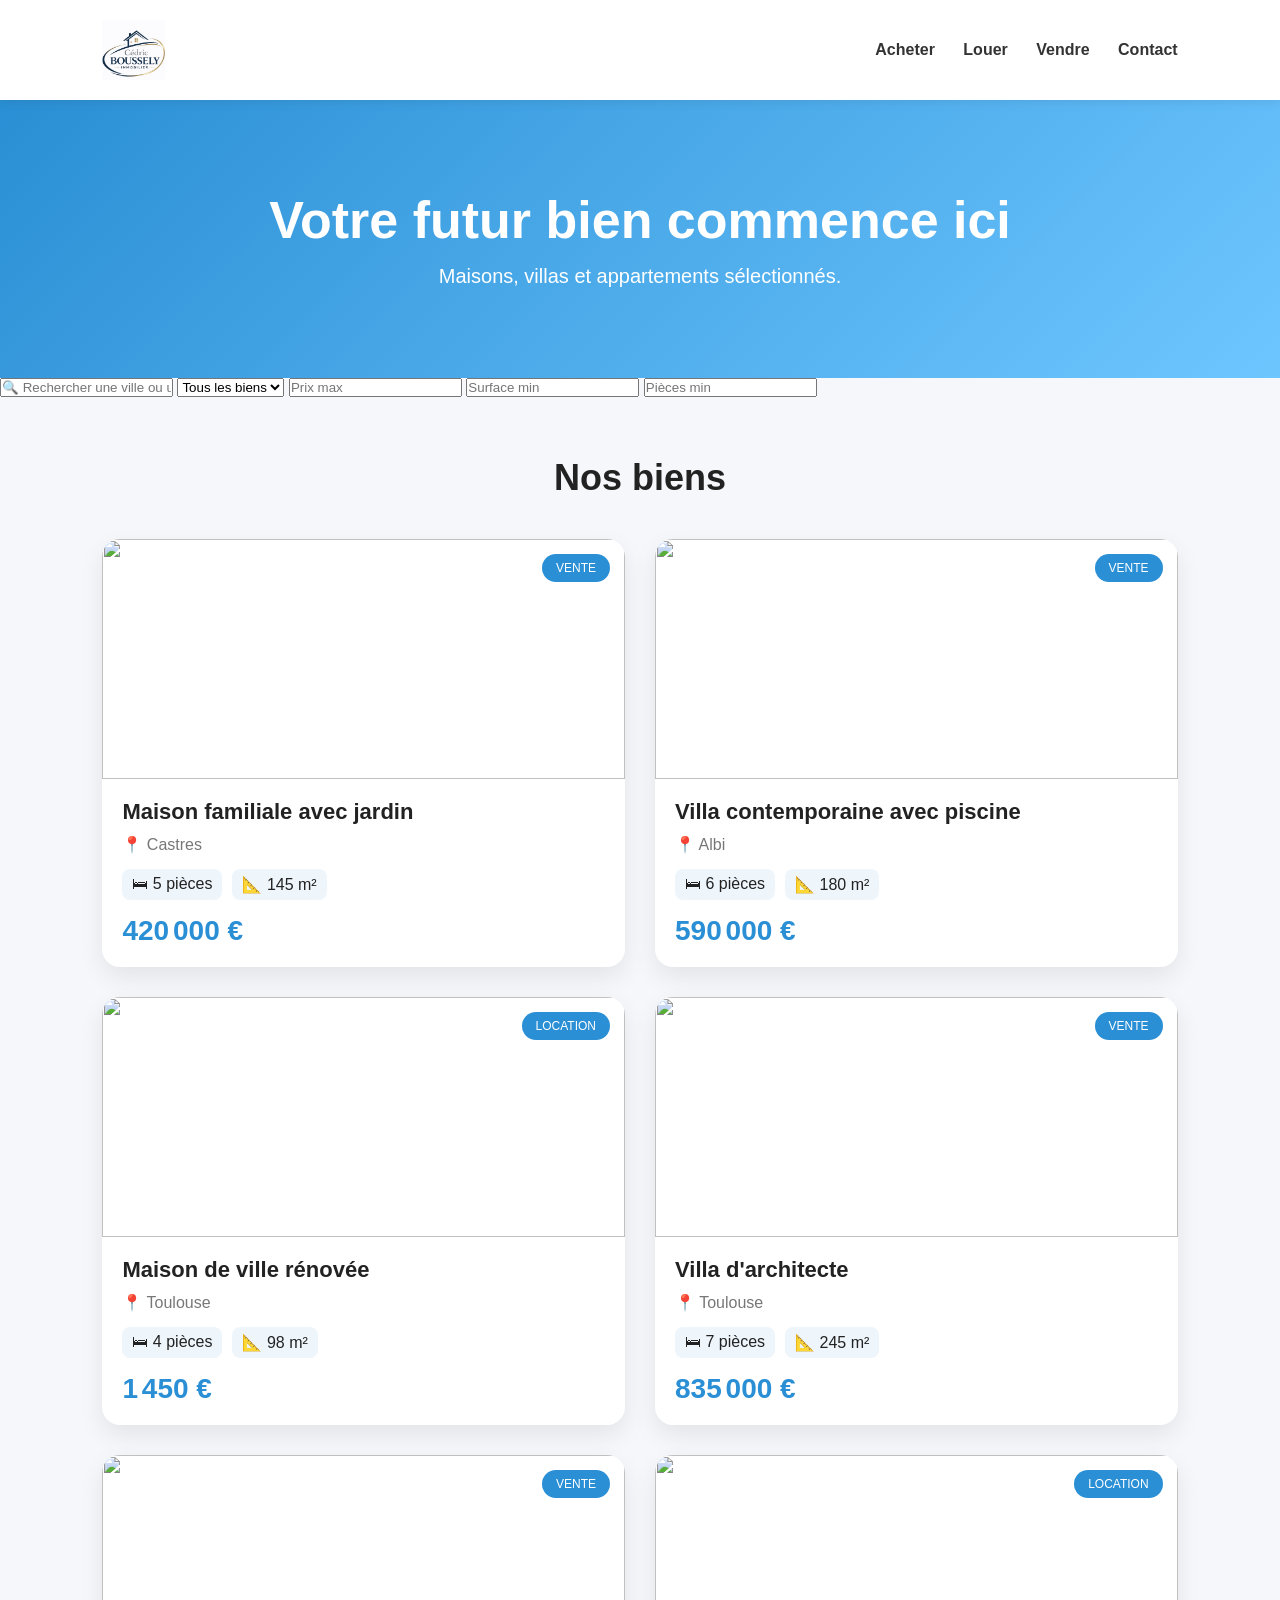
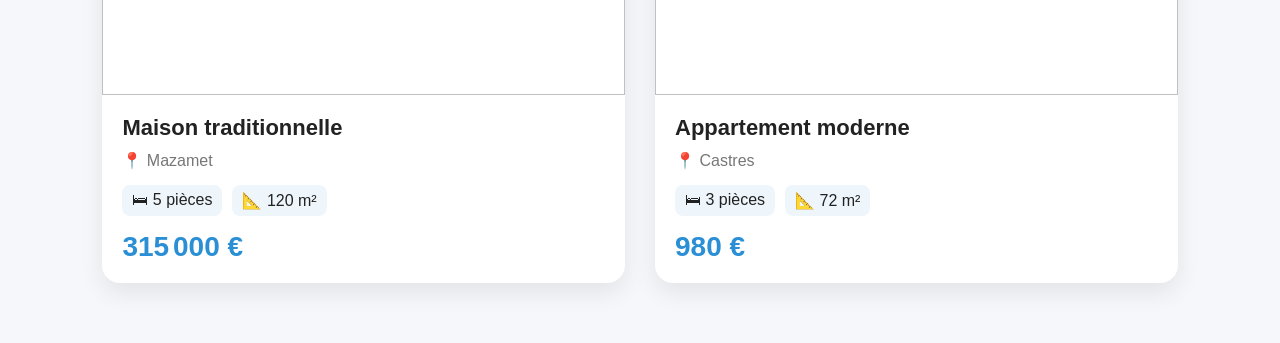
==== commit ddec40d4: "Update index.html" ====
--- a/index.html
+++ b/index.html
@@ -21,6 +21,40 @@
   <h1>Votre futur bien commence ici</h1>
   <p>Maisons, villas et appartements sélectionnés.</p>
 </section>
+  
+<div class="search-container">
+
+    <input
+        type="text"
+        id="search"
+        placeholder="🔍 Rechercher une ville ou un bien...">
+
+    <select id="filtre-type">
+
+        <option value="tous">Tous les biens</option>
+
+        <option value="vente">Vente</option>
+
+        <option value="location">Location</option>
+
+    </select>
+
+    <input
+        type="number"
+        id="filtre-prix"
+        placeholder="Prix max">
+
+    <input
+        type="number"
+        id="filtre-surface"
+        placeholder="Surface min">
+
+    <input
+        type="number"
+        id="filtre-pieces"
+        placeholder="Pièces min">
+
+</div>
 
 <section class="section">
   <h2>Nos biens</h2>
--- a/style.css
+++ b/style.css
@@ -0,0 +1,45 @@
+
+*{margin:0;padding:0;box-sizing:border-box}
+body{font-family:Arial,sans-serif;background:#f5f7fb;color:#222}
+header{display:flex;justify-content:space-between;align-items:center;padding:20px 8%;background:#fff;box-shadow:0 2px 10px rgba(0,0,0,.08);position:sticky;top:0}
+nav a{text-decoration:none;color:#333;margin-left:24px;font-weight:600}
+nav a:hover{color:#2a8fd4}
+.hero{padding:90px 8%;text-align:center;background:linear-gradient(135deg,#2a8fd4,#6ec6ff);color:#fff}
+.hero h1{font-size:52px;margin-bottom:15px}
+.hero p{font-size:20px}
+.section{padding:60px 8%}
+.section h2{text-align:center;font-size:36px;margin-bottom:40px}
+#maisons-grid{display:grid;grid-template-columns:repeat(auto-fit,minmax(340px,1fr));gap:30px}
+.maison-card{background:#fff;border-radius:18px;overflow:hidden;cursor:pointer;box-shadow:0 10px 25px rgba(0,0,0,.08);transition:.3s}
+.maison-card:hover{transform:translateY(-8px)}
+.maison-img{height:240px;overflow:hidden;position:relative}
+.maison-img img{width:100%;height:100%;object-fit:cover;transition:.4s}
+.maison-card:hover img{transform:scale(1.08)}
+.tag{position:absolute;top:15px;right:15px;background:#2a8fd4;color:#fff;padding:7px 14px;border-radius:30px;font-size:12px}
+.maison-body{padding:20px}
+.maison-title{font-size:22px;font-weight:bold}
+.maison-ville{margin:10px 0;color:#777}
+.maison-features{display:flex;gap:10px;flex-wrap:wrap;margin:15px 0}
+.maison-features span{background:#eef6fc;padding:6px 10px;border-radius:8px}
+.maison-price{font-size:28px;color:#2a8fd4;font-weight:bold}
+.modal{display:none;position:fixed;inset:0;background:rgba(0,0,0,.75);justify-content:center;align-items:center;z-index:999}
+.modal-content{background:#fff;width:90%;max-width:1000px;border-radius:20px;overflow:hidden;position:relative}
+.gallery{height:500px;position:relative}
+.gallery img{width:100%;height:100%;object-fit:cover}
+.gallery-btn{position:absolute;top:50%;transform:translateY(-50%);width:55px;height:55px;border:none;border-radius:50%;background:#fff;font-size:26px;cursor:pointer}
+.left{left:20px}.right{right:20px}
+.thumbnails{display:flex;gap:10px;padding:15px;overflow:auto}
+.thumbnails img{width:120px;height:80px;object-fit:cover;border-radius:10px;cursor:pointer}
+.property-content{padding:30px}
+.property-price{font-size:34px;color:#2a8fd4;font-weight:bold;margin:15px 0}
+.property-info{display:flex;gap:25px;flex-wrap:wrap;margin:20px 0}
+.modal-buttons{display:flex;gap:15px;margin-top:25px}
+.modal-buttons button{padding:14px 22px;border:none;border-radius:10px;cursor:pointer;font-weight:bold}
+.contact-btn{background:#2a8fd4;color:#fff}
+.visit-btn{background:#222;color:#fff}
+.close-modal{position:absolute;right:20px;top:10px;font-size:36px;cursor:pointer;z-index:5}
+@media(max-width:768px){
+header{flex-direction:column}
+.hero h1{font-size:36px}
+.gallery{height:280px}
+}
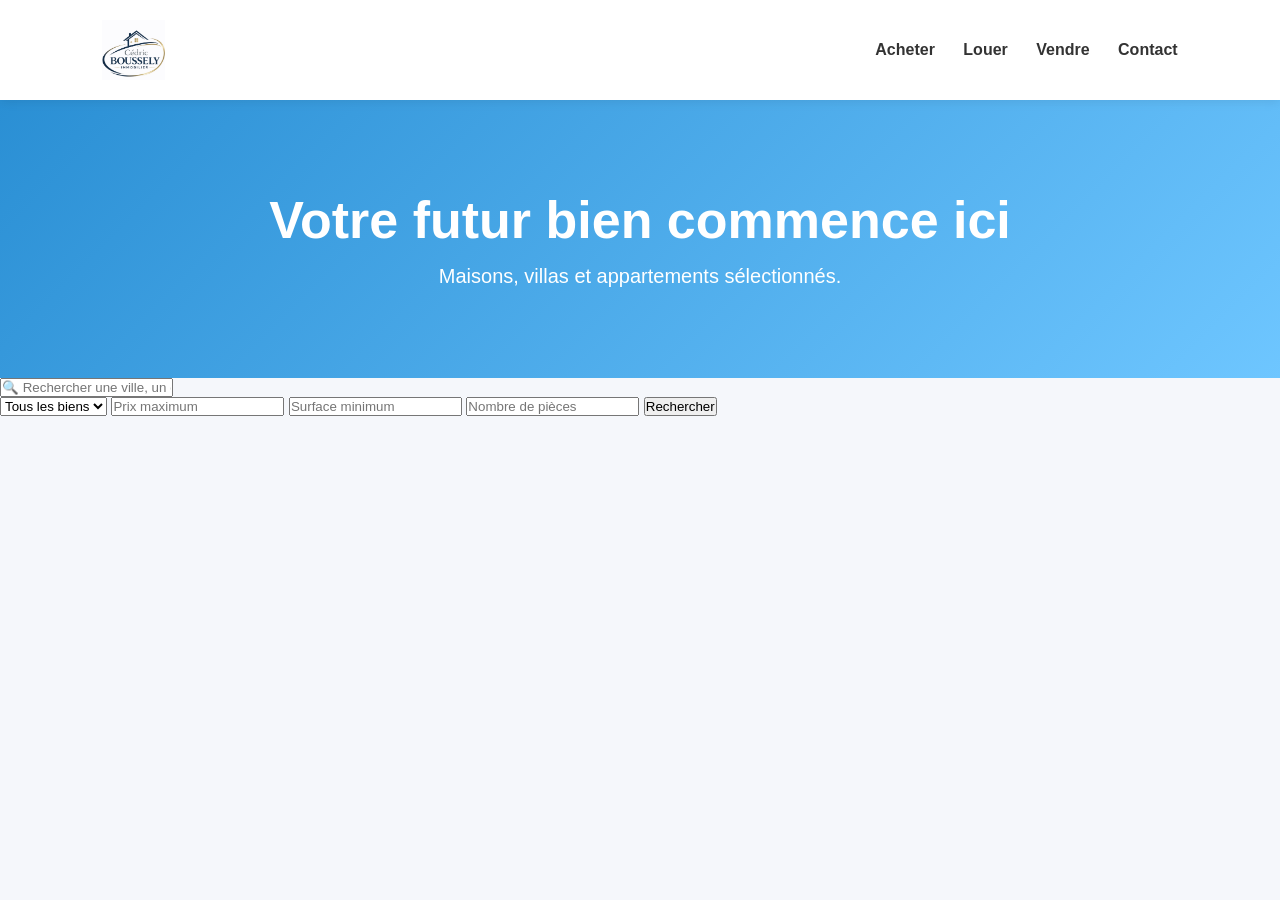
==== commit 3d6bd87c: "Update index.html" ====
--- a/index.html
+++ b/index.html
@@ -22,43 +22,52 @@
   <p>Maisons, villas et appartements sélectionnés.</p>
 </section>
   
-<div class="search-container">
+<section class="search-section">
 
-    <input
-        type="text"
-        id="search"
-        placeholder="🔍 Rechercher une ville ou un bien...">
+    <div class="search-box">
 
-    <select id="filtre-type">
+        <div class="search-top">
 
-        <option value="tous">Tous les biens</option>
+            <input
+                type="text"
+                id="search"
+                placeholder="🔍 Rechercher une ville, un quartier ou un bien...">
 
-        <option value="vente">Vente</option>
+        </div>
 
-        <option value="location">Location</option>
+        <div class="search-bottom">
 
-    </select>
+            <select id="filtre-type">
+                <option value="tous">Tous les biens</option>
+                <option value="vente">À vendre</option>
+                <option value="location">À louer</option>
+            </select>
 
-    <input
-        type="number"
-        id="filtre-prix"
-        placeholder="Prix max">
+            <input
+                type="number"
+                id="filtre-prix"
+                placeholder="Prix maximum">
 
-    <input
-        type="number"
-        id="filtre-surface"
-        placeholder="Surface min">
+            <input
+                type="number"
+                id="filtre-surface"
+                placeholder="Surface minimum">
 
-    <input
-        type="number"
-        id="filtre-pieces"
-        placeholder="Pièces min">
+            <input
+                type="number"
+                id="filtre-pieces"
+                placeholder="Nombre de pièces">
 
-</div>
+            <button id="btnRecherche">
 
-<section class="section">
-  <h2>Nos biens</h2>
-  <div id="maisons-grid"></div>
+                Rechercher
+
+            </button>
+
+        </div>
+
+    </div>
+
 </section>
 
 <div id="propertyModal" class="modal"></div>
--- a/style.css
+++ b/style.css
@@ -43,3 +43,52 @@
 .hero h1{font-size:36px}
 .gallery{height:280px}
 }
+/* ===========================
+   BARRE DE RECHERCHE
+=========================== */
+
+.search-container{
+
+display:flex;
+
+flex-wrap:wrap;
+
+justify-content:center;
+
+gap:15px;
+
+margin:40px 0;
+
+}
+
+.search-container input,
+.search-container select{
+
+padding:15px 18px;
+
+border:none;
+
+border-radius:12px;
+
+background:white;
+
+box-shadow:0 10px 25px rgba(0,0,0,.08);
+
+font-size:15px;
+
+min-width:180px;
+
+transition:.3s;
+
+}
+
+.search-container input:focus,
+.search-container select:focus{
+
+outline:none;
+
+box-shadow:0 0 0 3px #2a8fd4;
+
+transform:translateY(-2px);
+
+}
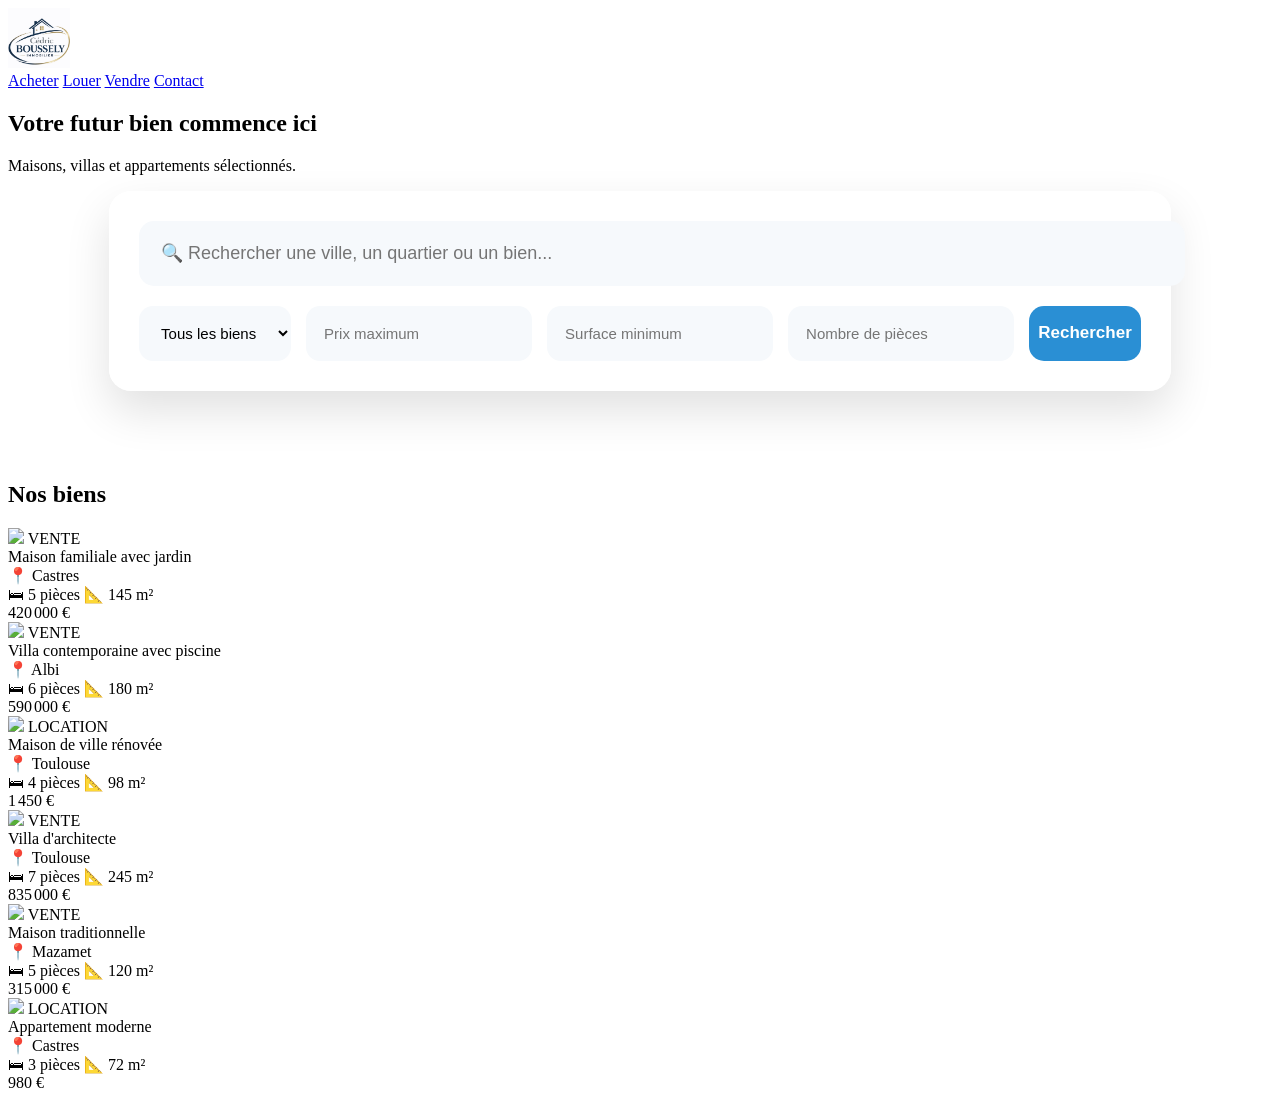
==== commit 90c23fa9: "Update index.html" ====
--- a/index.html
+++ b/index.html
@@ -70,6 +70,14 @@
 
 </section>
 
+<section class="section">
+
+    <h2>Nos biens</h2>
+
+    <div id="maisons-grid"></div>
+
+</section>
+
 <div id="propertyModal" class="modal"></div>
 
 <script src="biens.js"></script>
--- a/style.css
+++ b/style.css
@@ -1,94 +1,145 @@
+/*==================================
 
-*{margin:0;padding:0;box-sizing:border-box}
-body{font-family:Arial,sans-serif;background:#f5f7fb;color:#222}
-header{display:flex;justify-content:space-between;align-items:center;padding:20px 8%;background:#fff;box-shadow:0 2px 10px rgba(0,0,0,.08);position:sticky;top:0}
-nav a{text-decoration:none;color:#333;margin-left:24px;font-weight:600}
-nav a:hover{color:#2a8fd4}
-.hero{padding:90px 8%;text-align:center;background:linear-gradient(135deg,#2a8fd4,#6ec6ff);color:#fff}
-.hero h1{font-size:52px;margin-bottom:15px}
-.hero p{font-size:20px}
-.section{padding:60px 8%}
-.section h2{text-align:center;font-size:36px;margin-bottom:40px}
-#maisons-grid{display:grid;grid-template-columns:repeat(auto-fit,minmax(340px,1fr));gap:30px}
-.maison-card{background:#fff;border-radius:18px;overflow:hidden;cursor:pointer;box-shadow:0 10px 25px rgba(0,0,0,.08);transition:.3s}
-.maison-card:hover{transform:translateY(-8px)}
-.maison-img{height:240px;overflow:hidden;position:relative}
-.maison-img img{width:100%;height:100%;object-fit:cover;transition:.4s}
-.maison-card:hover img{transform:scale(1.08)}
-.tag{position:absolute;top:15px;right:15px;background:#2a8fd4;color:#fff;padding:7px 14px;border-radius:30px;font-size:12px}
-.maison-body{padding:20px}
-.maison-title{font-size:22px;font-weight:bold}
-.maison-ville{margin:10px 0;color:#777}
-.maison-features{display:flex;gap:10px;flex-wrap:wrap;margin:15px 0}
-.maison-features span{background:#eef6fc;padding:6px 10px;border-radius:8px}
-.maison-price{font-size:28px;color:#2a8fd4;font-weight:bold}
-.modal{display:none;position:fixed;inset:0;background:rgba(0,0,0,.75);justify-content:center;align-items:center;z-index:999}
-.modal-content{background:#fff;width:90%;max-width:1000px;border-radius:20px;overflow:hidden;position:relative}
-.gallery{height:500px;position:relative}
-.gallery img{width:100%;height:100%;object-fit:cover}
-.gallery-btn{position:absolute;top:50%;transform:translateY(-50%);width:55px;height:55px;border:none;border-radius:50%;background:#fff;font-size:26px;cursor:pointer}
-.left{left:20px}.right{right:20px}
-.thumbnails{display:flex;gap:10px;padding:15px;overflow:auto}
-.thumbnails img{width:120px;height:80px;object-fit:cover;border-radius:10px;cursor:pointer}
-.property-content{padding:30px}
-.property-price{font-size:34px;color:#2a8fd4;font-weight:bold;margin:15px 0}
-.property-info{display:flex;gap:25px;flex-wrap:wrap;margin:20px 0}
-.modal-buttons{display:flex;gap:15px;margin-top:25px}
-.modal-buttons button{padding:14px 22px;border:none;border-radius:10px;cursor:pointer;font-weight:bold}
-.contact-btn{background:#2a8fd4;color:#fff}
-.visit-btn{background:#222;color:#fff}
-.close-modal{position:absolute;right:20px;top:10px;font-size:36px;cursor:pointer;z-index:5}
-@media(max-width:768px){
-header{flex-direction:column}
-.hero h1{font-size:36px}
-.gallery{height:280px}
-}
-/* ===========================
-   BARRE DE RECHERCHE
-=========================== */
+RECHERCHE PREMIUM
 
-.search-container{
+==================================*/
 
-display:flex;
+.search-section{
 
-flex-wrap:wrap;
+padding:70px 8%;
 
-justify-content:center;
+margin-top:-70px;
 
-gap:15px;
+position:relative;
 
-margin:40px 0;
+z-index:50;
 
 }
 
-.search-container input,
-.search-container select{
+.search-box{
 
-padding:15px 18px;
+background:rgba(255,255,255,.97);
+
+backdrop-filter:blur(20px);
+
+border-radius:22px;
+
+padding:30px;
+
+box-shadow:0 20px 45px rgba(0,0,0,.12);
+
+}
+
+.search-top{
+
+margin-bottom:20px;
+
+}
+
+.search-top input{
+
+width:100%;
+
+padding:22px;
 
 border:none;
 
-border-radius:12px;
+font-size:18px;
 
-background:white;
+border-radius:15px;
 
-box-shadow:0 10px 25px rgba(0,0,0,.08);
-
-font-size:15px;
-
-min-width:180px;
+background:#f6f9fc;
 
 transition:.3s;
 
 }
 
-.search-container input:focus,
-.search-container select:focus{
+.search-top input:focus{
 
 outline:none;
 
+background:white;
+
 box-shadow:0 0 0 3px #2a8fd4;
 
-transform:translateY(-2px);
+}
+
+.search-bottom{
+
+display:grid;
+
+grid-template-columns:repeat(5,1fr);
+
+gap:15px;
 
 }
+
+.search-bottom input,
+
+.search-bottom select{
+
+padding:18px;
+
+font-size:15px;
+
+border:none;
+
+background:#f6f9fc;
+
+border-radius:14px;
+
+transition:.3s;
+
+}
+
+.search-bottom input:focus,
+
+.search-bottom select:focus{
+
+outline:none;
+
+background:white;
+
+box-shadow:0 0 0 3px #2a8fd4;
+
+}
+
+#btnRecherche{
+
+background:#2a8fd4;
+
+color:white;
+
+font-size:17px;
+
+border:none;
+
+border-radius:15px;
+
+cursor:pointer;
+
+transition:.3s;
+
+font-weight:bold;
+
+}
+
+#btnRecherche:hover{
+
+background:#1978bc;
+
+transform:translateY(-3px);
+
+box-shadow:0 15px 30px rgba(42,143,212,.35);
+
+}
+
+@media(max-width:1000px){
+
+.search-bottom{
+
+grid-template-columns:1fr;
+
+}
+
+}
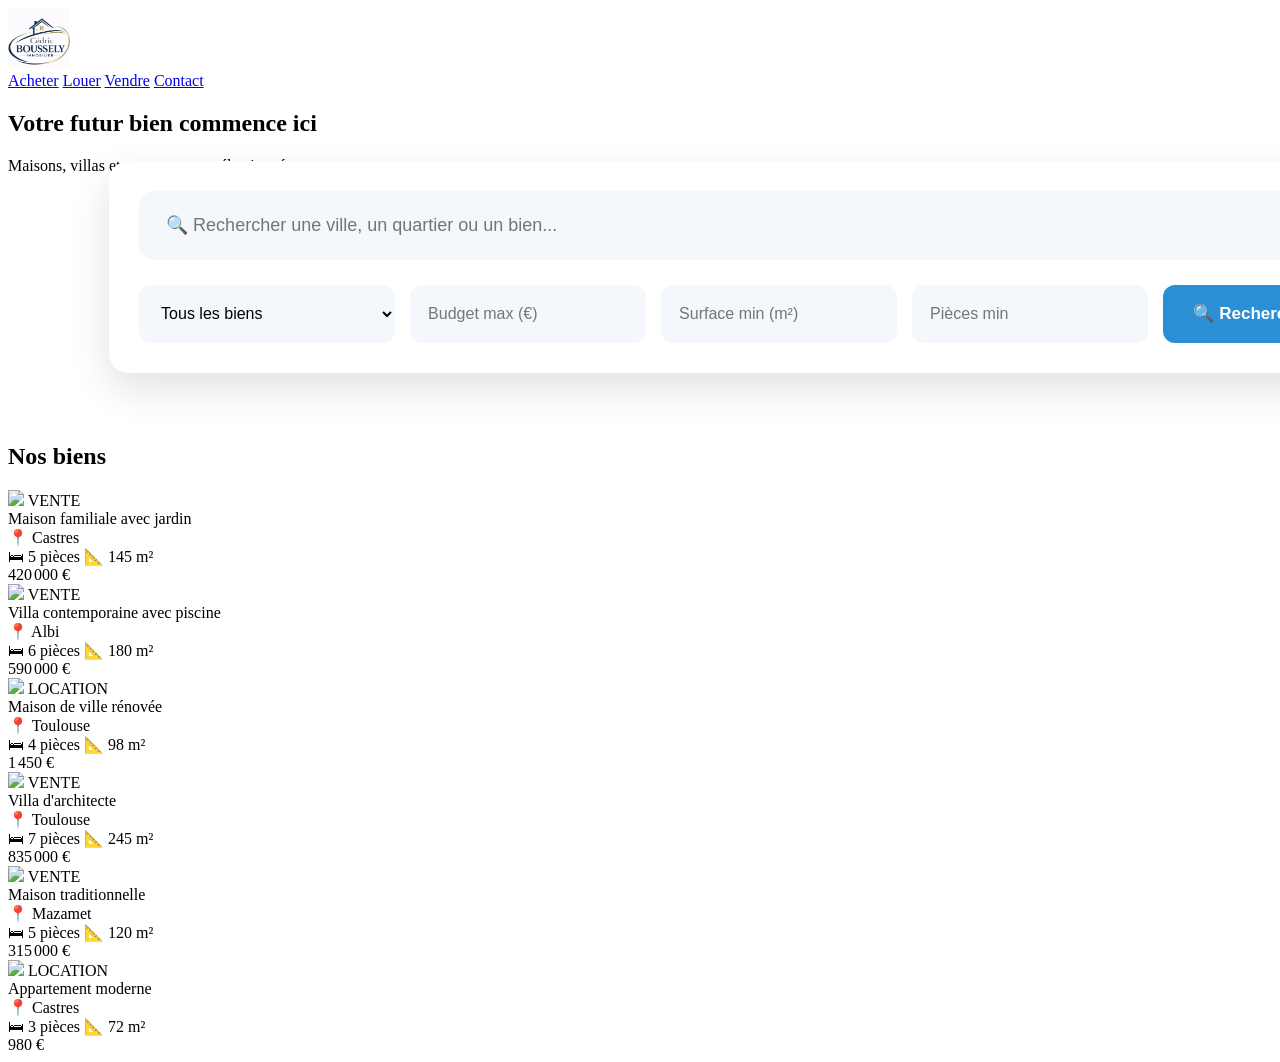
==== commit 132eac5a: "Update index.html" ====
--- a/index.html
+++ b/index.html
@@ -37,34 +37,29 @@
 
         <div class="search-bottom">
 
-            <select id="filtre-type">
-                <option value="tous">Tous les biens</option>
-                <option value="vente">À vendre</option>
-                <option value="location">À louer</option>
-            </select>
+    <select id="filtre-type">
+        <option value="tous">Tous les biens</option>
+        <option value="vente">À vendre</option>
+        <option value="location">À louer</option>
+    </select>
 
-            <input
-                type="number"
-                id="filtre-prix"
-                placeholder="Prix maximum">
+    <input type="number"
+           id="filtre-prix"
+           placeholder="Budget max (€)">
 
-            <input
-                type="number"
-                id="filtre-surface"
-                placeholder="Surface minimum">
+    <input type="number"
+           id="filtre-surface"
+           placeholder="Surface min (m²)">
 
-            <input
-                type="number"
-                id="filtre-pieces"
-                placeholder="Nombre de pièces">
+    <input type="number"
+           id="filtre-pieces"
+           placeholder="Pièces min">
 
-            <button id="btnRecherche">
+    <button id="btnRecherche">
+        🔍 Rechercher
+    </button>
 
-                Rechercher
-
-            </button>
-
-        </div>
+</div>
 
     </div>
 
--- a/style.css
+++ b/style.css
@@ -1,140 +1,160 @@
-/*==================================
-
-RECHERCHE PREMIUM
-
-==================================*/
+/*=========================================
+    RECHERCHE PREMIUM
+=========================================*/
 
 .search-section{
-
-padding:70px 8%;
-
-margin-top:-70px;
-
-position:relative;
-
-z-index:50;
-
+    width:100%;
+    padding:50px 8%;
+    margin-top:-80px;
+    position:relative;
+    z-index:20;
 }
 
 .search-box{
 
-background:rgba(255,255,255,.97);
+    max-width:1400px;
 
-backdrop-filter:blur(20px);
+    margin:auto;
 
-border-radius:22px;
+    background:#ffffff;
 
-padding:30px;
+    border-radius:20px;
 
-box-shadow:0 20px 45px rgba(0,0,0,.12);
+    padding:30px;
+
+    box-shadow:0 15px 40px rgba(0,0,0,.12);
 
 }
 
 .search-top{
 
-margin-bottom:20px;
+    margin-bottom:25px;
 
 }
 
 .search-top input{
 
-width:100%;
+    width:100%;
 
-padding:22px;
+    height:65px;
 
-border:none;
+    padding:0 25px;
 
-font-size:18px;
+    font-size:18px;
 
-border-radius:15px;
+    border:2px solid transparent;
 
-background:#f6f9fc;
+    border-radius:15px;
 
-transition:.3s;
+    background:#f4f7fb;
+
+    transition:.3s;
 
 }
 
 .search-top input:focus{
 
-outline:none;
+    border-color:#2a8fd4;
 
-background:white;
+    background:white;
 
-box-shadow:0 0 0 3px #2a8fd4;
+    outline:none;
 
 }
 
 .search-bottom{
 
-display:grid;
+    display:grid;
 
-grid-template-columns:repeat(5,1fr);
+    grid-template-columns:2fr 1fr 1fr 1fr 180px;
 
-gap:15px;
+    gap:15px;
 
 }
 
-.search-bottom input,
+.search-bottom select,
 
-.search-bottom select{
+.search-bottom input{
 
-padding:18px;
+    height:58px;
 
-font-size:15px;
+    padding:0 18px;
 
-border:none;
+    border:none;
 
-background:#f6f9fc;
+    border-radius:12px;
 
-border-radius:14px;
+    background:#f4f7fb;
 
-transition:.3s;
+    font-size:16px;
+
+    transition:.3s;
 
 }
 
-.search-bottom input:focus,
+.search-bottom select:focus,
 
-.search-bottom select:focus{
+.search-bottom input:focus{
 
-outline:none;
+    background:white;
 
-background:white;
+    outline:none;
 
-box-shadow:0 0 0 3px #2a8fd4;
+    box-shadow:0 0 0 2px #2a8fd4;
 
 }
 
 #btnRecherche{
 
-background:#2a8fd4;
+    border:none;
 
-color:white;
+    border-radius:12px;
 
-font-size:17px;
+    background:#2a8fd4;
 
-border:none;
+    color:white;
 
-border-radius:15px;
+    font-size:17px;
 
-cursor:pointer;
+    font-weight:600;
 
-transition:.3s;
+    cursor:pointer;
 
-font-weight:bold;
+    transition:.3s;
 
 }
 
 #btnRecherche:hover{
 
-background:#1978bc;
+    background:#1f79b5;
 
-transform:translateY(-3px);
+    transform:translateY(-3px);
 
-box-shadow:0 15px 30px rgba(42,143,212,.35);
+    box-shadow:0 12px 25px rgba(42,143,212,.35);
 
 }
 
-@media(max-width:1000px){
+/*************** Responsive ***************/
+
+@media(max-width:1100px){
+
+.search-bottom{
+
+grid-template-columns:1fr 1fr;
+
+}
+
+#btnRecherche{
+
+grid-column:1/3;
+
+height:60px;
+
+}
+
+}
+
+@media(max-width:700px){
 
 .search-bottom{
 
@@ -142,4 +162,10 @@
 
 }
 
+#btnRecherche{
+
+grid-column:1;
+
 }
+
+}
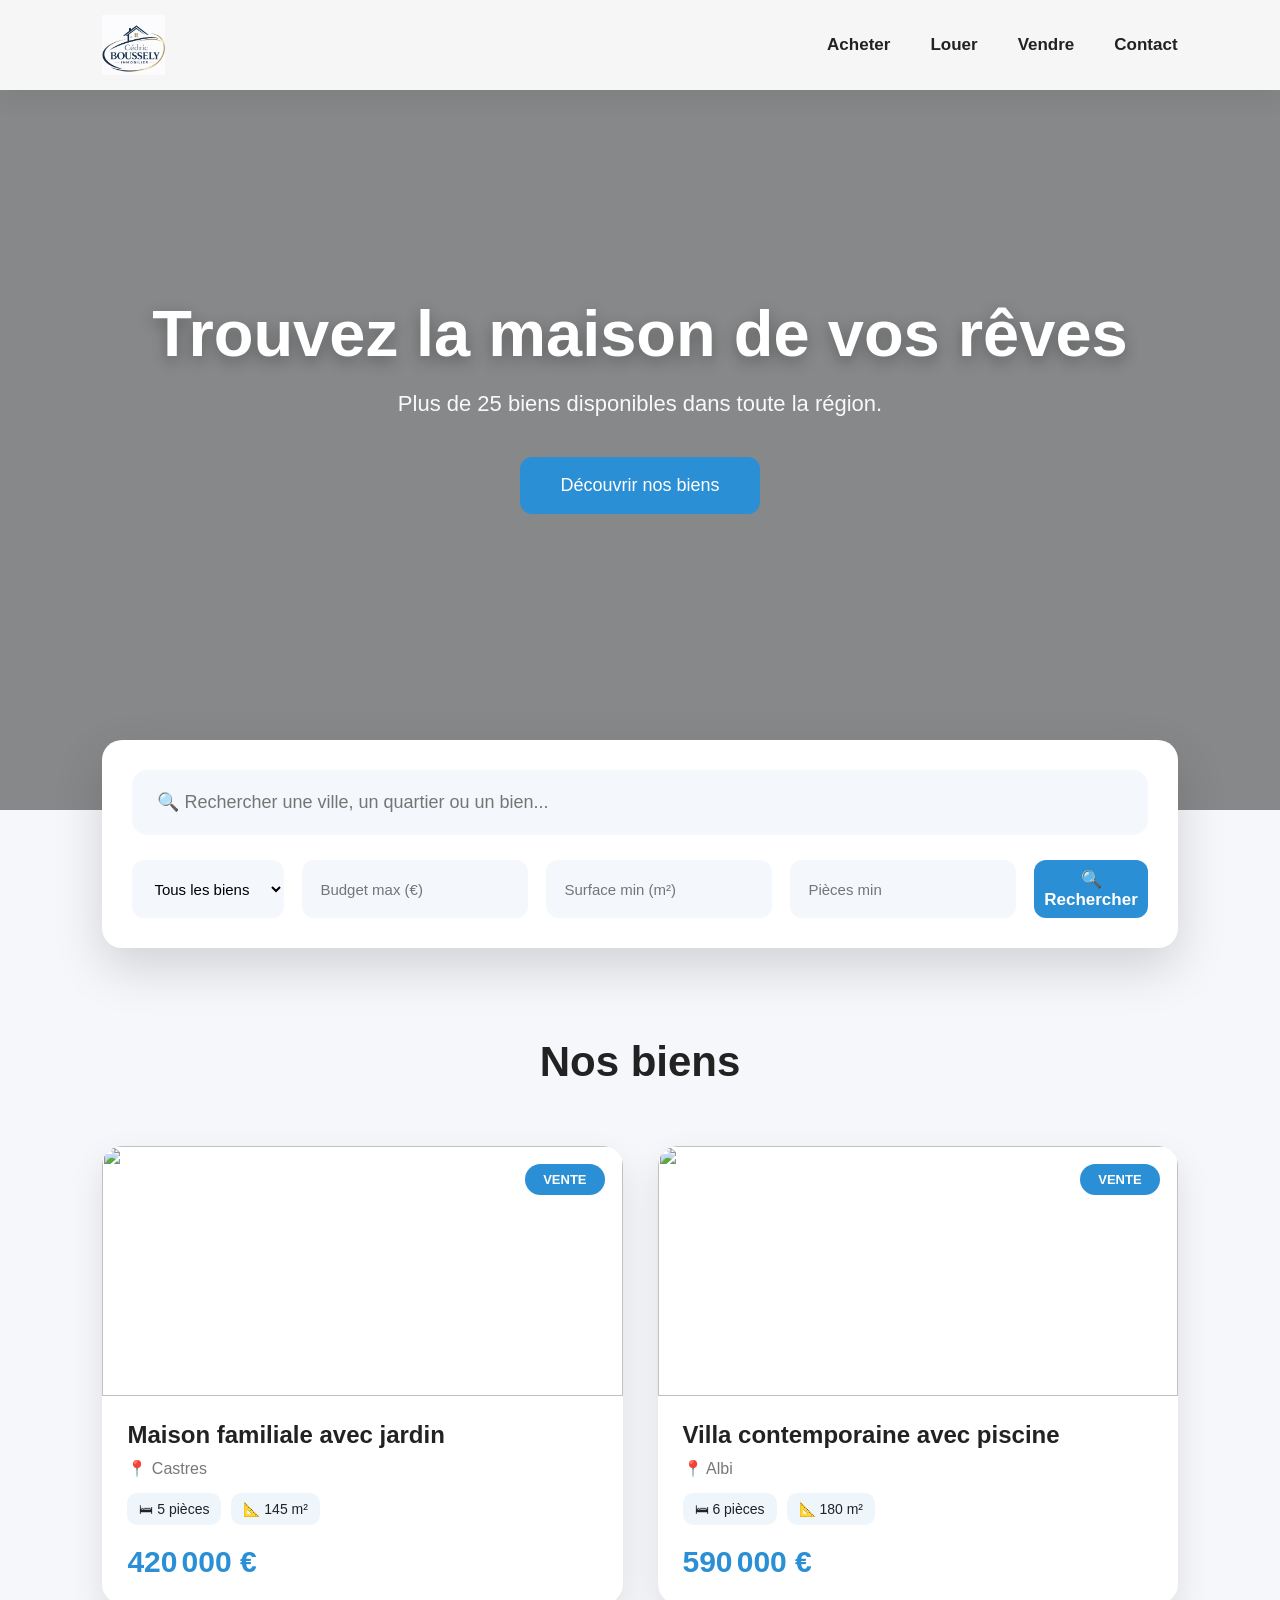
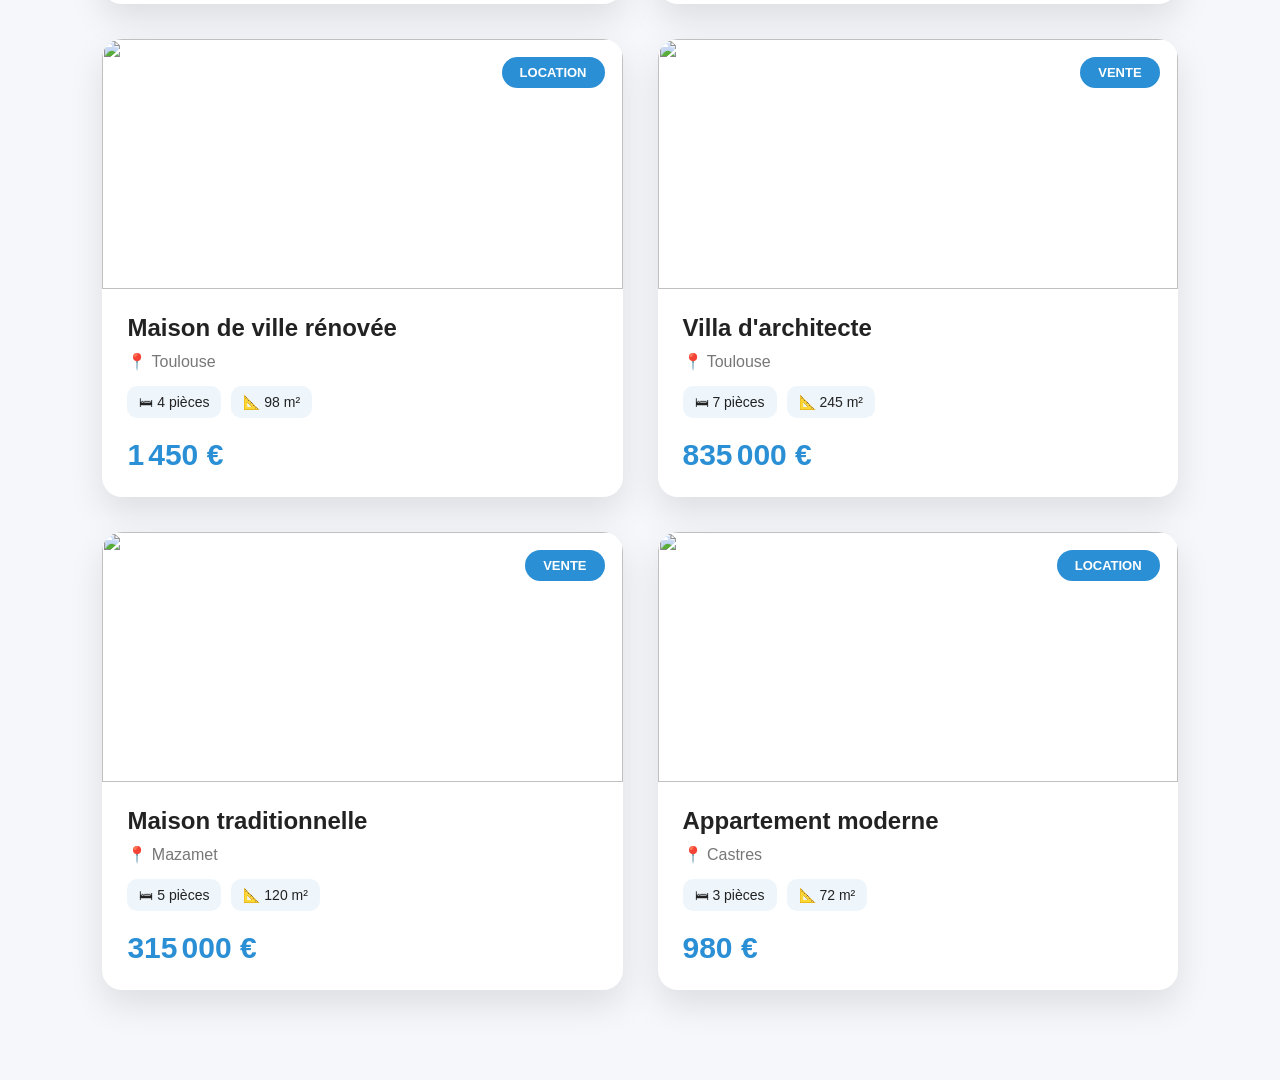
==== commit 58808e2d: "Update index.html" ====
--- a/index.html
+++ b/index.html
@@ -18,8 +18,19 @@
 </header>
 
 <section class="hero">
-  <h1>Votre futur bien commence ici</h1>
-  <p>Maisons, villas et appartements sélectionnés.</p>
+
+    <h1>Trouvez la maison de vos rêves</h1>
+
+    <p>
+        Plus de 25 biens disponibles dans toute la région.
+    </p>
+
+    <button>
+
+        Découvrir nos biens
+
+    </button>
+
 </section>
   
 <section class="search-section">
--- a/style.css
+++ b/style.css
@@ -1,13 +1,238 @@
-/*=========================================
-    RECHERCHE PREMIUM
-=========================================*/
+/* ==========================================================
+   CEDRIC BOUSSELY IMMOBILIER
+   STYLE.CSS
+   ========================================================== */
+
+/* ========= RESET ========= */
+
+*{
+    margin:0;
+    padding:0;
+    box-sizing:border-box;
+}
+
+html{
+    scroll-behavior:smooth;
+}
+
+body{
+
+    font-family:Arial, Helvetica, sans-serif;
+
+    background:#f5f7fa;
+
+    color:#222;
+
+    overflow-x:hidden;
+
+}
+
+img{
+
+    max-width:100%;
+
+    display:block;
+
+}
+
+a{
+
+    text-decoration:none;
+
+    color:inherit;
+
+}
+
+ul{
+
+    list-style:none;
+
+}
+
+/* ========= HEADER ========= */
+
+header{
+
+    position:fixed;
+
+    top:0;
+
+    left:0;
+
+    width:100%;
+
+    height:90px;
+
+    display:flex;
+
+    justify-content:space-between;
+
+    align-items:center;
+
+    padding:0 8%;
+
+    background:rgba(255,255,255,.92);
+
+    backdrop-filter:blur(15px);
+
+    box-shadow:0 8px 25px rgba(0,0,0,.08);
+
+    z-index:999;
+
+}
+
+header img{
+
+    height:65px;
+
+}
+
+nav{
+
+    display:flex;
+
+    gap:40px;
+
+}
+
+nav a{
+
+    font-size:17px;
+
+    font-weight:600;
+
+    color:#222;
+
+    transition:.3s;
+
+    position:relative;
+
+}
+
+nav a:hover{
+
+    color:#2a8fd4;
+
+}
+
+nav a::after{
+
+    content:"";
+
+    position:absolute;
+
+    left:0;
+
+    bottom:-8px;
+
+    width:0;
+
+    height:3px;
+
+    background:#2a8fd4;
+
+    transition:.3s;
+
+}
+
+nav a:hover::after{
+
+    width:100%;
+
+}
+
+/* ========= HERO ========= */
+
+.hero{
+
+    height:90vh;
+
+    display:flex;
+
+    justify-content:center;
+
+    align-items:center;
+
+    flex-direction:column;
+
+    text-align:center;
+
+    color:white;
+
+    background:
+        linear-gradient(rgba(0,0,0,.45),rgba(0,0,0,.45)),
+        url("https://images.unsplash.com/photo-1600585154526-990dced4db0d?auto=format&fit=crop&w=1800&q=80");
+
+    background-size:cover;
+
+    background-position:center;
+
+}
+
+.hero h1{
+
+    font-size:65px;
+
+    margin-bottom:20px;
+
+    text-shadow:0 5px 15px rgba(0,0,0,.3);
+
+}
+
+.hero p{
+
+    font-size:22px;
+
+    opacity:.95;
+
+}
+
+.hero button{
+
+    margin-top:40px;
+
+    background:#2a8fd4;
+
+    color:white;
+
+    border:none;
+
+    padding:18px 40px;
+
+    border-radius:12px;
+
+    font-size:18px;
+
+    cursor:pointer;
+
+    transition:.3s;
+
+}
+
+.hero button:hover{
+
+    transform:translateY(-4px);
+
+    background:#1979bc;
+
+}
+
+/* ==========================================================
+   BARRE DE RECHERCHE PREMIUM
+========================================================== */
 
 .search-section{
+
     width:100%;
-    padding:50px 8%;
-    margin-top:-80px;
+
+    margin-top:-70px;
+
     position:relative;
-    z-index:20;
+
+    z-index:100;
+
+    padding:0 8%;
+
 }
 
 .search-box{
@@ -16,13 +241,13 @@
 
     margin:auto;
 
-    background:#ffffff;
+    background:white;
 
     border-radius:20px;
 
     padding:30px;
 
-    box-shadow:0 15px 40px rgba(0,0,0,.12);
+    box-shadow:0 20px 50px rgba(0,0,0,.15);
 
 }
 
@@ -40,132 +265,258 @@
 
     padding:0 25px;
 
+    border:none;
+
+    border-radius:15px;
+
+    background:#f4f7fb;
+
     font-size:18px;
 
-    border:2px solid transparent;
-
-    border-radius:15px;
+    transition:.3s;
+
+}
+
+.search-top input:focus{
+
+    outline:none;
+
+    background:white;
+
+    box-shadow:0 0 0 3px #2a8fd4;
+
+}
+
+.search-bottom{
+
+    display:grid;
+
+    grid-template-columns:repeat(5,1fr);
+
+    gap:18px;
+
+}
+
+.search-bottom select,
+.search-bottom input{
+
+    height:58px;
+
+    border:none;
+
+    border-radius:12px;
 
     background:#f4f7fb;
 
+    padding:0 18px;
+
+    font-size:15px;
+
+}
+
+.search-bottom select:focus,
+.search-bottom input:focus{
+
+    outline:none;
+
+    box-shadow:0 0 0 2px #2a8fd4;
+
+}
+
+#btnRecherche{
+
+    background:#2a8fd4;
+
+    color:white;
+
+    border:none;
+
+    border-radius:12px;
+
+    cursor:pointer;
+
+    font-size:17px;
+
+    font-weight:bold;
+
     transition:.3s;
 
 }
 
-.search-top input:focus{
-
-    border-color:#2a8fd4;
+#btnRecherche:hover{
+
+    background:#1f79b5;
+
+    transform:translateY(-3px);
+
+}
+
+/* ==========================================================
+   SECTION BIENS
+========================================================== */
+
+.section{
+
+    width:100%;
+
+    padding:90px 8%;
+
+}
+
+.section h2{
+
+    text-align:center;
+
+    font-size:42px;
+
+    margin-bottom:60px;
+
+    color:#222;
+
+}
+
+/* ==========================================================
+   CARTES DES MAISONS
+========================================================== */
+
+#maisons-grid{
+
+    display:grid;
+
+    grid-template-columns:repeat(auto-fit,minmax(340px,1fr));
+
+    gap:35px;
+
+}
+
+.maison-card{
 
     background:white;
 
-    outline:none;
-
-}
-
-.search-bottom{
-
-    display:grid;
-
-    grid-template-columns:2fr 1fr 1fr 1fr 180px;
-
-    gap:15px;
-
-}
-
-.search-bottom select,
-
-.search-bottom input{
-
-    height:58px;
-
-    padding:0 18px;
-
-    border:none;
-
-    border-radius:12px;
-
-    background:#f4f7fb;
-
-    font-size:16px;
-
-    transition:.3s;
-
-}
-
-.search-bottom select:focus,
-
-.search-bottom input:focus{
-
-    background:white;
-
-    outline:none;
-
-    box-shadow:0 0 0 2px #2a8fd4;
-
-}
-
-#btnRecherche{
-
-    border:none;
-
-    border-radius:12px;
+    border-radius:20px;
+
+    overflow:hidden;
+
+    box-shadow:0 15px 35px rgba(0,0,0,.10);
+
+    transition:.35s;
+
+    cursor:pointer;
+
+}
+
+.maison-card:hover{
+
+    transform:translateY(-10px);
+
+    box-shadow:0 25px 50px rgba(0,0,0,.15);
+
+}
+
+.maison-img{
+
+    height:250px;
+
+    overflow:hidden;
+
+    position:relative;
+
+}
+
+.maison-img img{
+
+    width:100%;
+
+    height:100%;
+
+    object-fit:cover;
+
+    transition:.4s;
+
+}
+
+.maison-card:hover img{
+
+    transform:scale(1.08);
+
+}
+
+.tag{
+
+    position:absolute;
+
+    top:18px;
+
+    right:18px;
 
     background:#2a8fd4;
 
     color:white;
 
-    font-size:17px;
-
-    font-weight:600;
-
-    cursor:pointer;
-
-    transition:.3s;
-
-}
-
-#btnRecherche:hover{
-
-    background:#1f79b5;
-
-    transform:translateY(-3px);
-
-    box-shadow:0 12px 25px rgba(42,143,212,.35);
-
-}
-
-/*************** Responsive ***************/
-
-@media(max-width:1100px){
-
-.search-bottom{
-
-grid-template-columns:1fr 1fr;
-
-}
-
-#btnRecherche{
-
-grid-column:1/3;
-
-height:60px;
-
-}
-
-}
-
-@media(max-width:700px){
-
-.search-bottom{
-
-grid-template-columns:1fr;
-
-}
-
-#btnRecherche{
-
-grid-column:1;
-
-}
-
-}
+    padding:8px 18px;
+
+    border-radius:30px;
+
+    font-size:13px;
+
+    font-weight:bold;
+
+}
+
+.maison-body{
+
+    padding:25px;
+
+}
+
+.maison-title{
+
+    font-size:24px;
+
+    font-weight:bold;
+
+    margin-bottom:10px;
+
+}
+
+.maison-ville{
+
+    color:#777;
+
+    margin-bottom:15px;
+
+}
+
+.maison-features{
+
+    display:flex;
+
+    gap:10px;
+
+    flex-wrap:wrap;
+
+    margin-bottom:20px;
+
+}
+
+.maison-features span{
+
+    background:#eef6fc;
+
+    padding:8px 12px;
+
+    border-radius:10px;
+
+    font-size:14px;
+
+}
+
+.maison-price{
+
+    font-size:30px;
+
+    color:#2a8fd4;
+
+    font-weight:bold;
+
+}
